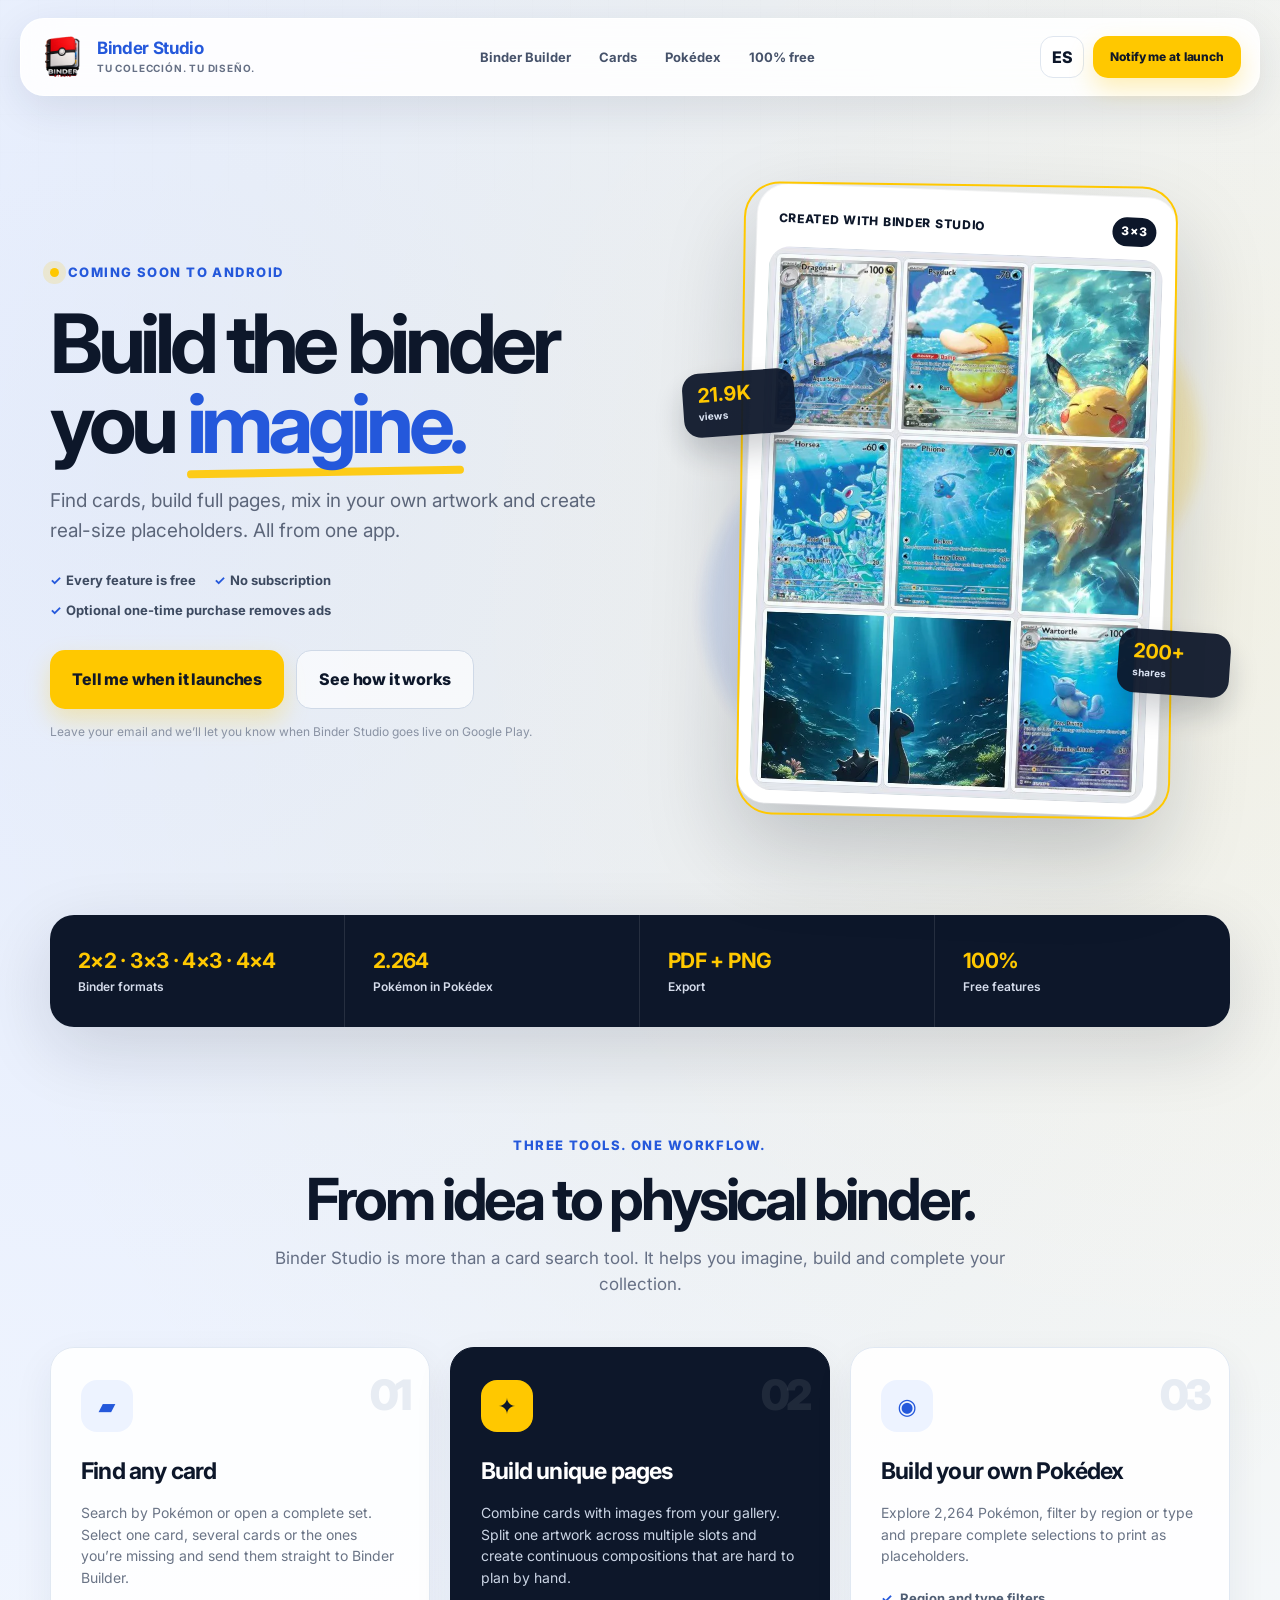
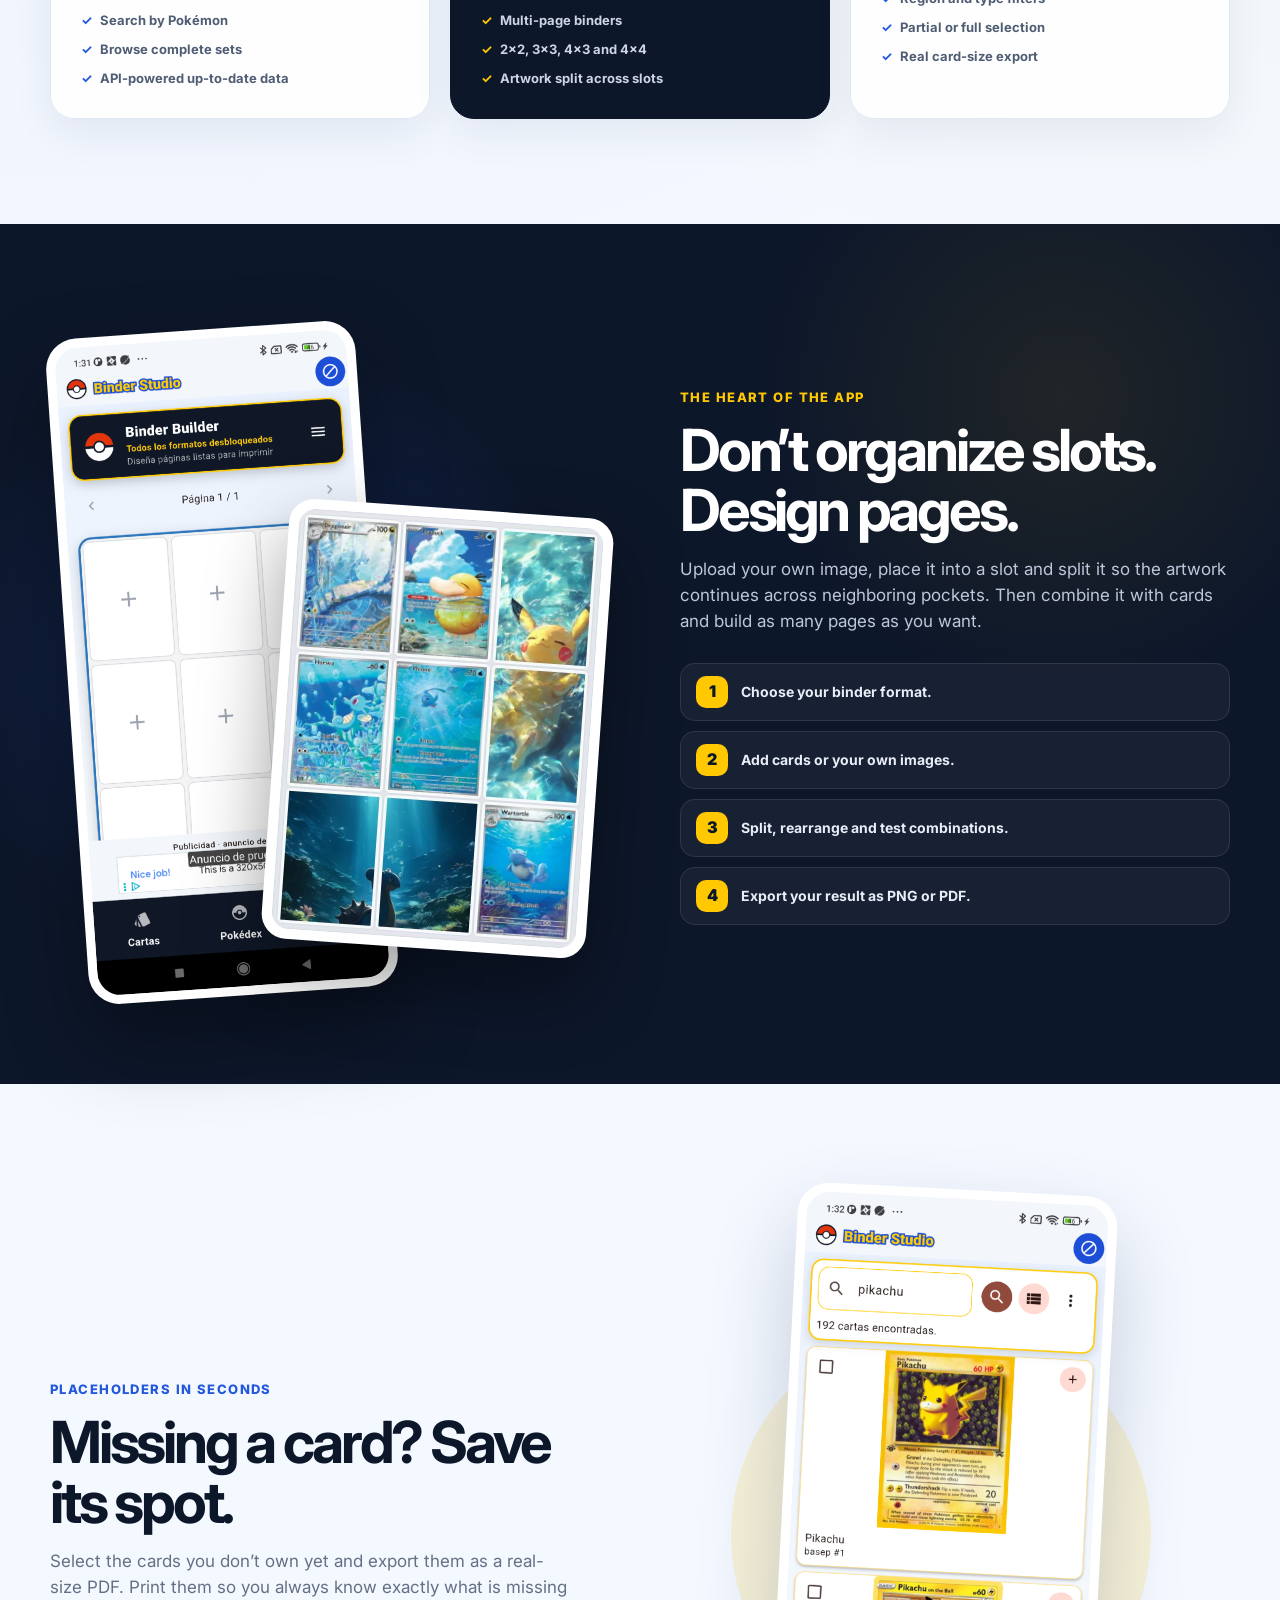
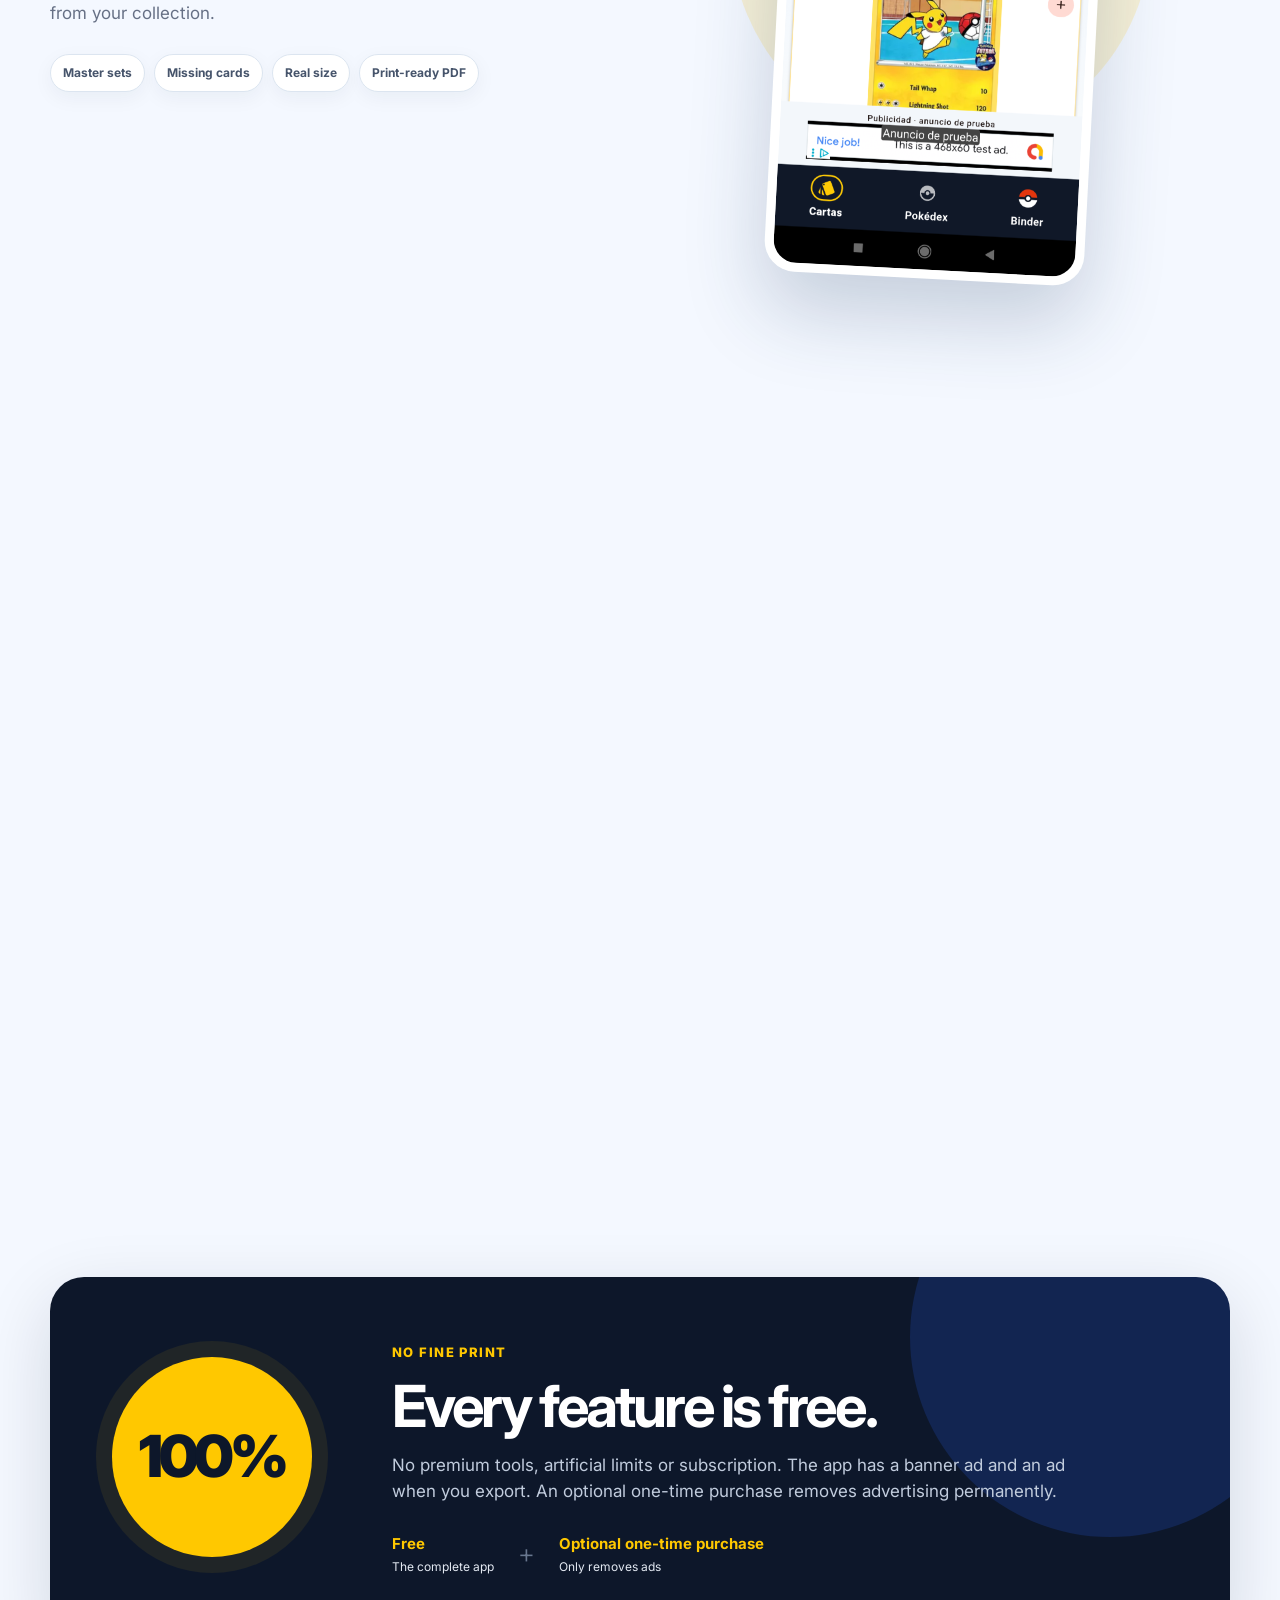
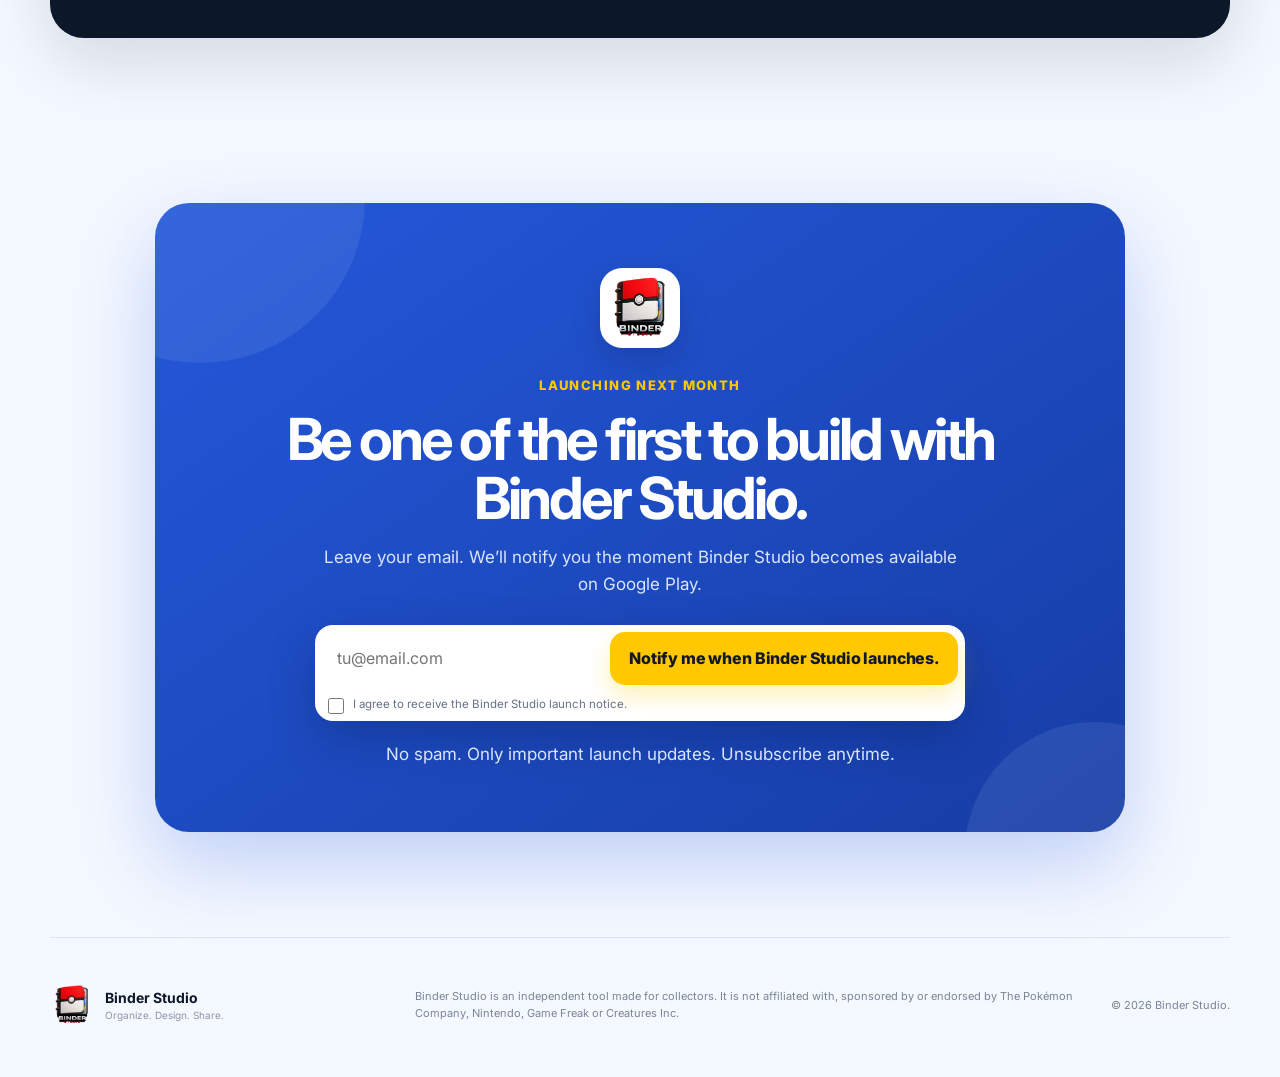
==== index.html @ a28506b7 "fase 1: captacion real de email con Kit como backend (consentimiento + textos ES/EN)" ====
<!doctype html>
<html lang="es">
<head>
  <meta charset="utf-8" />
  <meta name="viewport" content="width=device-width, initial-scale=1" />
  <meta name="theme-color" content="#0d172a" />
  <meta name="description" content="Binder Studio: diseña tus páginas de binder, encuentra cartas Pokémon, crea placeholders e integra tus propios artes. Todas las funciones gratis." />
  <meta property="og:title" content="Binder Studio — Diseña el binder que imaginas" />
  <meta property="og:description" content="Busca cartas, crea páginas personalizadas, divide tus propios artes y exporta placeholders. Todas las funciones gratis." />
  <meta property="og:type" content="website" />
  <meta property="og:image" content="assets/feature.png" />
  <title>Binder Studio — Diseña el binder que imaginas</title>
  <link rel="icon" href="assets/logo.png" />
  <link rel="preconnect" href="https://fonts.googleapis.com">
  <link rel="preconnect" href="https://fonts.gstatic.com" crossorigin>
  <link href="https://fonts.googleapis.com/css2?family=Inter:wght@400;500;600;700;800;900&display=swap" rel="stylesheet">
  <link rel="stylesheet" href="styles.css" />
</head>
<body>
  <div class="page-shell">
    <header class="site-header" id="top">
      <a class="brand" href="#top" aria-label="Binder Studio, inicio">
        <img src="assets/logo.png" alt="Binder Studio" />
        <span class="brand-copy">
          <strong>Binder Studio</strong>
          <small>Tu colección. Tu diseño.</small>
        </span>
      </a>

      <nav class="desktop-nav" aria-label="Navegación principal">
        <a href="#builder" data-i18n="nav_builder">Binder Builder</a>
        <a href="#cards" data-i18n="nav_cards">Cartas</a>
        <a href="#pokedex" data-i18n="nav_pokedex">Pokédex</a>
        <a href="#free" data-i18n="nav_free">100% gratis</a>
      </nav>

      <div class="header-actions">
        <button class="lang-toggle" id="langToggle" type="button" aria-label="Cambiar idioma">EN</button>
        <a class="button button-small button-primary" href="#waitlist" data-i18n="nav_cta">Avísame al lanzamiento</a>
      </div>
    </header>

    <main>
      <section class="hero section-pad">
        <div class="hero-copy reveal">
          <div class="eyebrow"><span class="pulse-dot"></span><span data-i18n="hero_eyebrow">Próximamente en Android</span></div>
          <h1 data-i18n-html="hero_title">Diseña el binder que <span>imaginas.</span></h1>
          <p class="hero-lead" data-i18n="hero_lead">Busca cartas, construye páginas completas, mezcla tus propios artes y prepara placeholders a tamaño real. Todo desde una sola app.</p>

          <div class="hero-points">
            <span><b>✓</b> <span data-i18n="hero_point1">Todas las funciones gratis</span></span>
            <span><b>✓</b> <span data-i18n="hero_point2">Sin suscripción</span></span>
            <span><b>✓</b> <span data-i18n="hero_point3">Pago único opcional para quitar anuncios</span></span>
          </div>

          <div class="hero-actions">
            <a class="button button-primary button-large" href="#waitlist" data-i18n="hero_cta">Quiero enterarme el primero</a>
            <a class="button button-ghost button-large" href="#how" data-i18n="hero_secondary">Ver cómo funciona</a>
          </div>

          <p class="microcopy" data-i18n="hero_micro">Deja tu email y te avisaremos cuando Binder Studio esté disponible en Google Play.</p>
        </div>

        <div class="hero-visual reveal delay-1">
          <div class="glow glow-yellow"></div>
          <div class="glow glow-blue"></div>
          <div class="hero-card">
            <div class="hero-card-topline">
              <span data-i18n="hero_visual_label">Creado con Binder Studio</span>
              <span class="tiny-pill">3×3</span>
            </div>
            <img src="assets/water-page.webp" alt="Página de binder acuática con Pikachu, Psyduck y cartas Pokémon" />
          </div>
          <div class="floating-note note-a"><strong>21.9K</strong><span data-i18n="proof_views">visualizaciones</span></div>
          <div class="floating-note note-b"><strong>200+</strong><span data-i18n="proof_shares">compartidos</span></div>
        </div>
      </section>

      <section class="proof-strip" aria-label="Características principales">
        <div><strong>2×2 · 3×3 · 4×3 · 4×4</strong><span data-i18n="strip_formats">Formatos de binder</span></div>
        <div><strong>2.264</strong><span data-i18n="strip_pokedex">Pokémon en Pokédex</span></div>
        <div><strong>PDF + PNG</strong><span data-i18n="strip_export">Exportación</span></div>
        <div><strong>100%</strong><span data-i18n="strip_free">Funciones gratuitas</span></div>
      </section>

      <section class="showcase section-pad" id="how">
        <div class="section-heading centered reveal">
          <span class="section-kicker" data-i18n="how_kicker">Tres herramientas. Un solo flujo.</span>
          <h2 data-i18n="how_title">De la idea al binder físico.</h2>
          <p data-i18n="how_lead">Binder Studio no es solo un buscador de cartas. Está pensado para ayudarte a imaginar, construir y completar tu colección.</p>
        </div>

        <div class="feature-grid">
          <article class="feature-card reveal" id="cards">
            <div class="feature-number">01</div>
            <div class="feature-icon cards-icon">▰</div>
            <h3 data-i18n="cards_title">Encuentra cualquier carta</h3>
            <p data-i18n="cards_text">Busca por Pokémon o abre un set completo. Selecciona una carta, varias o las que te faltan y mándalas al Binder Builder.</p>
            <ul>
              <li data-i18n="cards_li1">Búsqueda por Pokémon</li>
              <li data-i18n="cards_li2">Exploración por sets</li>
              <li data-i18n="cards_li3">Datos actualizados mediante API</li>
            </ul>
          </article>

          <article class="feature-card featured reveal delay-1" id="builder">
            <div class="feature-number">02</div>
            <div class="feature-icon builder-icon">✦</div>
            <h3 data-i18n="builder_title">Construye páginas únicas</h3>
            <p data-i18n="builder_text">Combina cartas e imágenes de tu galería. Divide un artwork entre varios huecos y crea composiciones continuas imposibles de planificar a mano.</p>
            <ul>
              <li data-i18n="builder_li1">Binders multipágina</li>
              <li data-i18n="builder_li2">2×2, 3×3, 4×3 y 4×4</li>
              <li data-i18n="builder_li3">Artwork dividido entre slots</li>
            </ul>
          </article>

          <article class="feature-card reveal delay-2" id="pokedex">
            <div class="feature-number">03</div>
            <div class="feature-icon pokedex-icon">◉</div>
            <h3 data-i18n="pokedex_title">Crea tu propia Pokédex</h3>
            <p data-i18n="pokedex_text">Explora 2.264 Pokémon, filtra por región o tipo y prepara selecciones completas para imprimirlas como placeholders.</p>
            <ul>
              <li data-i18n="pokedex_li1">Filtros por región y tipo</li>
              <li data-i18n="pokedex_li2">Selección parcial o completa</li>
              <li data-i18n="pokedex_li3">Exportación a tamaño carta</li>
            </ul>
          </article>
        </div>
      </section>

      <section class="builder-demo section-pad navy-section">
        <div class="demo-media reveal">
          <div class="phone-frame phone-a">
            <img src="assets/builder.png" alt="Binder Builder de Binder Studio" loading="lazy" />
          </div>
          <div class="demo-art-card">
            <img src="assets/water-page.webp" alt="Ejemplo final de una página personalizada" loading="lazy" />
          </div>
        </div>

        <div class="demo-copy reveal delay-1">
          <span class="section-kicker yellow" data-i18n="builder_kicker">La joya de la corona</span>
          <h2 data-i18n-html="builder_big_title">No organices huecos.<br>Diseña páginas.</h2>
          <p data-i18n="builder_big_text">Carga una imagen propia, colócala en un hueco y divídela para continuarla por los slots contiguos. Después mezcla el artwork con tus cartas y crea tantas páginas como quieras.</p>
          <div class="step-list">
            <div><span>1</span><p data-i18n="step1">Elige el formato de tu binder.</p></div>
            <div><span>2</span><p data-i18n="step2">Añade cartas o imágenes propias.</p></div>
            <div><span>3</span><p data-i18n="step3">Divide, recoloca y prueba combinaciones.</p></div>
            <div><span>4</span><p data-i18n="step4">Exporta tu resultado en PNG o PDF.</p></div>
          </div>
        </div>
      </section>

      <section class="search-demo section-pad">
        <div class="search-copy reveal">
          <span class="section-kicker" data-i18n="search_kicker">Placeholder en segundos</span>
          <h2 data-i18n="search_title">¿Te falta una carta? Reserva su sitio.</h2>
          <p data-i18n="search_text">Selecciona las cartas que aún no tienes y expórtalas a PDF a tamaño real. Imprímelas y sabrás exactamente qué falta en cada hueco de tu colección.</p>
          <div class="tag-cloud">
            <span data-i18n="tag_master">Master sets</span>
            <span data-i18n="tag_missing">Cartas faltantes</span>
            <span data-i18n="tag_print">Tamaño real</span>
            <span data-i18n="tag_pdf">PDF listo para imprimir</span>
          </div>
        </div>
        <div class="search-media reveal delay-1">
          <div class="phone-frame phone-search">
            <img src="assets/search.png" alt="Buscador de cartas Pokémon de Binder Studio" loading="lazy" />
          </div>
        </div>
      </section>

      <section class="video-section section-pad">
        <div class="section-heading centered reveal">
          <span class="section-kicker" data-i18n="video_kicker">Míralo en movimiento</span>
          <h2 data-i18n="video_title">Así se siente Binder Studio.</h2>
        </div>
        <div class="video-shell reveal delay-1">
          <video controls muted playsinline poster="assets/demo-poster.jpg">
            <source src="assets/demo.mp4" type="video/mp4" />
          </video>
        </div>
      </section>

      <section class="free-section section-pad" id="free">
        <div class="free-card reveal">
          <div class="free-badge">100%</div>
          <div class="free-copy">
            <span class="section-kicker yellow" data-i18n="free_kicker">Sin letra pequeña</span>
            <h2 data-i18n="free_title">Todas las funciones son gratis.</h2>
            <p data-i18n="free_text">No hay funciones premium, límites artificiales ni suscripción. La app incluye un banner y un anuncio al exportar. Si quieres eliminarlos, existe una compra única opcional.</p>
            <div class="free-comparison">
              <div><strong data-i18n="free_left_title">Gratis</strong><span data-i18n="free_left_text">La app completa</span></div>
              <div class="divider">+</div>
              <div><strong data-i18n="free_right_title">Pago único opcional</strong><span data-i18n="free_right_text">Solo elimina anuncios</span></div>
            </div>
          </div>
        </div>
      </section>

      <section class="waitlist section-pad" id="waitlist">
        <div class="waitlist-card reveal">
          <div class="waitlist-logo"><img src="assets/logo.png" alt="" aria-hidden="true" /></div>
          <span class="section-kicker yellow" data-i18n="wait_kicker">Lanzamiento el próximo mes</span>
          <h2 data-i18n="wait_title">Sé de los primeros en construir con Binder Studio.</h2>
          <p data-i18n="wait_text">Déjanos tu email. Te avisaremos en cuanto Binder Studio esté disponible en Google Play.</p>

          <!-- Kit solo actúa como backend: action + method + name del email.
               La redirección a gracias.html se configura en el panel de Kit. -->
          <form class="signup-form" id="signupForm" action="https://app.kit.com/forms/9929062/subscriptions" method="post" novalidate>
            <label class="sr-only" for="email" data-i18n="email_label">Tu email</label>
            <input id="email" type="email" name="email_address" autocomplete="email" placeholder="tu@email.com" required />
            <button class="button button-primary" type="submit" data-i18n="wait_cta">Avísame cuando Binder Studio esté disponible.</button>
            <div class="consent-row">
              <input id="consent" name="consent_launch" type="checkbox" value="yes" required />
              <label for="consent" data-i18n="consent_label">Quiero recibir el aviso de lanzamiento de Binder Studio.</label>
            </div>
          </form>
          <p class="form-status" id="formStatus" role="status" aria-live="polite"></p>
          <p class="privacy-note" data-i18n="privacy">Nada de spam. Solo información importante sobre el lanzamiento. Podrás darte de baja cuando quieras.</p>
        </div>
      </section>
    </main>

    <footer class="site-footer">
      <div class="footer-brand">
        <img src="assets/logo.png" alt="Binder Studio" />
        <div><strong>Binder Studio</strong><span data-i18n="footer_tagline">Organiza. Diseña. Comparte.</span></div>
      </div>
      <p data-i18n="footer_disclaimer">Binder Studio es una herramienta independiente creada para coleccionistas. No está afiliada, patrocinada ni respaldada por The Pokémon Company, Nintendo, Game Freak o Creatures Inc.</p>
      <p class="footer-copy">© 2026 Binder Studio.</p>
    </footer>
  </div>

  <script src="config.js" defer></script>
  <script src="script.js" defer></script>
</body>
</html>
---- styles.css ----
:root {
  --navy: #0d172a;
  --navy-2: #101f39;
  --blue: #2458db;
  --blue-2: #1b49c2;
  --yellow: #ffc800;
  --yellow-soft: #fff0a8;
  --offwhite: #f4f8ff;
  --surface: #ffffff;
  --ink: #15191f;
  --muted: #667085;
  --line: #dfe6ef;
  --shadow: 0 22px 70px rgba(13, 23, 42, .14);
  --radius-xl: 34px;
  --radius-lg: 24px;
  --max: 1180px;
}

* { box-sizing: border-box; }
html { scroll-behavior: smooth; }
body {
  margin: 0;
  font-family: "Inter", system-ui, -apple-system, BlinkMacSystemFont, "Segoe UI", sans-serif;
  color: var(--ink);
  background:
    radial-gradient(circle at 10% 8%, rgba(36,88,219,.08), transparent 28%),
    radial-gradient(circle at 95% 10%, rgba(255,200,0,.10), transparent 24%),
    var(--offwhite);
  line-height: 1.55;
}
body::before {
  content: "";
  position: fixed;
  inset: 0;
  pointer-events: none;
  opacity: .22;
  background-image: linear-gradient(rgba(13,23,42,.03) 1px, transparent 1px), linear-gradient(90deg, rgba(13,23,42,.03) 1px, transparent 1px);
  background-size: 38px 38px;
  mask-image: linear-gradient(to bottom, #000, transparent 48%);
}
img { max-width: 100%; display: block; }
a { color: inherit; text-decoration: none; }
button, input { font: inherit; }
button { cursor: pointer; }
.page-shell { overflow: hidden; position: relative; }
.section-pad { padding: 105px max(24px, calc((100vw - var(--max)) / 2)); }

.site-header {
  width: min(calc(100% - 40px), 1240px);
  margin: 18px auto 0;
  min-height: 78px;
  display: flex;
  align-items: center;
  gap: 30px;
  padding: 12px 18px;
  position: sticky;
  top: 14px;
  z-index: 30;
  background: rgba(255,255,255,.88);
  backdrop-filter: blur(18px);
  border: 1px solid rgba(255,255,255,.8);
  border-radius: 24px;
  box-shadow: 0 12px 42px rgba(25,40,66,.10);
}
.brand { display: flex; align-items: center; gap: 11px; min-width: 205px; }
.brand img { width: 47px; height: 47px; object-fit: contain; }
.brand-copy { display: flex; flex-direction: column; line-height: 1.05; }
.brand-copy strong { color: var(--blue); font-size: 17px; letter-spacing: -.02em; }
.brand-copy small { margin-top: 5px; color: var(--muted); font-size: 10px; font-weight: 700; text-transform: uppercase; letter-spacing: .08em; }
.desktop-nav { margin: 0 auto; display: flex; align-items: center; gap: 28px; font-size: 13px; font-weight: 700; color: #46526a; }
.desktop-nav a { transition: color .2s ease; }
.desktop-nav a:hover { color: var(--blue); }
.header-actions { display: flex; gap: 9px; align-items: center; }
.lang-toggle {
  height: 42px; min-width: 44px; border: 1px solid var(--line); border-radius: 13px; background: #fff; font-weight: 800; color: var(--navy);
}

.button {
  border: 0;
  border-radius: 15px;
  display: inline-flex;
  align-items: center;
  justify-content: center;
  font-weight: 800;
  letter-spacing: -.01em;
  transition: transform .2s ease, box-shadow .2s ease, background .2s ease;
}
.button:hover { transform: translateY(-2px); }
.button-primary { background: var(--yellow); color: #111827; box-shadow: 0 11px 24px rgba(255,200,0,.28); }
.button-primary:hover { background: #ffd221; box-shadow: 0 14px 30px rgba(255,200,0,.35); }
.button-small { padding: 12px 17px; font-size: 12px; }
.button-large { min-height: 57px; padding: 16px 22px; }
.button-ghost { border: 1px solid #cfd9e7; color: var(--navy); background: rgba(255,255,255,.65); }

.hero {
  min-height: 730px;
  display: grid;
  grid-template-columns: 1.02fr .98fr;
  align-items: center;
  gap: 64px;
  padding-top: 95px;
}
.hero-copy { position: relative; z-index: 2; }
.eyebrow, .section-kicker {
  display: inline-flex; align-items: center; gap: 9px; color: var(--blue); font-weight: 800; font-size: 13px; text-transform: uppercase; letter-spacing: .11em;
}
.pulse-dot { width: 9px; height: 9px; border-radius: 99px; background: var(--yellow); box-shadow: 0 0 0 7px rgba(255,200,0,.16); }
.hero h1 { margin: 20px 0 22px; max-width: 680px; font-size: clamp(48px, 6.4vw, 84px); line-height: .98; letter-spacing: -.065em; color: var(--navy); }
.hero h1 span { color: var(--blue); position: relative; white-space: nowrap; }
.hero h1 span::after { content:""; position:absolute; height: 8px; background: var(--yellow); left: 0; right: 0; bottom: -3px; border-radius: 99px; transform: rotate(-1deg); z-index: -1; opacity: .9; }
.hero-lead { font-size: 19px; max-width: 660px; color: #5c667a; margin: 0 0 25px; }
.hero-points { display: flex; flex-wrap: wrap; gap: 10px 18px; margin-bottom: 30px; font-size: 13px; font-weight: 700; color: #3d4a60; }
.hero-points span { display: flex; align-items: center; gap: 5px; }
.hero-points b { color: var(--blue); }
.hero-actions { display: flex; flex-wrap: wrap; gap: 12px; }
.microcopy { margin: 14px 0 0; color: #8992a3; font-size: 12px; }

.hero-visual { min-height: 590px; display: grid; place-items: center; position: relative; }
.hero-card {
  width: min(420px, 80vw);
  position: relative;
  z-index: 2;
  padding: 13px;
  border-radius: 30px;
  background: #fff;
  box-shadow: 0 40px 90px rgba(13,23,42,.22), 0 0 0 1px rgba(255,255,255,.8);
  transform: rotate(2.2deg);
}
.hero-card::before { content:""; position:absolute; inset:-7px; border-radius:36px; border: 2px solid var(--yellow); z-index:-1; transform: rotate(-1.4deg); }
.hero-card img { width: 100%; border-radius: 21px; }
.hero-card-topline { display: flex; justify-content: space-between; align-items: center; padding: 7px 8px 13px; color: var(--navy); font-size: 12px; font-weight: 800; text-transform: uppercase; letter-spacing: .06em; }
.tiny-pill { background: var(--navy); color: #fff; border-radius: 99px; padding: 5px 9px; }
.glow { position: absolute; border-radius: 50%; filter: blur(8px); opacity: .6; }
.glow-yellow { width: 300px; height: 300px; background: rgba(255,200,0,.36); top: 100px; right: 30px; }
.glow-blue { width: 330px; height: 330px; background: rgba(36,88,219,.22); bottom: 35px; left: 20px; }
.floating-note {
  position: absolute; z-index: 3; background: rgba(13,23,42,.94); color: #fff; padding: 12px 15px; border-radius: 17px; box-shadow: 0 16px 30px rgba(13,23,42,.2); display:flex; flex-direction:column; min-width: 112px;
}
.floating-note strong { color: var(--yellow); font-size: 20px; line-height: 1; }
.floating-note span { margin-top: 4px; color: #dbe4f4; font-size: 10px; font-weight: 700; }
.note-a { left: 0; top: 180px; transform: rotate(-4deg); }
.note-b { right: 0; bottom: 115px; transform: rotate(4deg); }

.proof-strip {
  width: min(calc(100% - 48px), var(--max));
  margin: 0 auto;
  display: grid; grid-template-columns: repeat(4, 1fr);
  background: var(--navy);
  color: white;
  border-radius: 24px;
  overflow: hidden;
  box-shadow: var(--shadow);
}
.proof-strip div { min-height: 112px; display:flex; flex-direction:column; justify-content:center; padding: 20px 28px; border-right:1px solid rgba(255,255,255,.10); }
.proof-strip div:last-child { border-right: 0; }
.proof-strip strong { color: var(--yellow); font-size: 21px; letter-spacing: -.03em; }
.proof-strip span { color: #d5dceb; font-size: 12px; font-weight: 600; }

.section-heading { max-width: 760px; margin-bottom: 50px; }
.section-heading.centered { text-align:center; margin-left:auto; margin-right:auto; }
.section-heading h2, .demo-copy h2, .search-copy h2, .free-copy h2, .waitlist-card h2 { margin: 13px 0 16px; color: var(--navy); font-size: clamp(34px, 4.8vw, 58px); letter-spacing: -.055em; line-height: 1.02; }
.section-heading p, .search-copy p, .demo-copy > p, .free-copy > p, .waitlist-card > p { color:#667085; font-size:17px; margin:0; }
.feature-grid { display:grid; grid-template-columns: repeat(3, 1fr); gap: 20px; }
.feature-card {
  position:relative; padding: 32px 30px 30px; background: rgba(255,255,255,.88); border: 1px solid #e0e8f2; border-radius: var(--radius-lg); box-shadow: 0 15px 40px rgba(27,43,75,.07); overflow:hidden;
}
.feature-card.featured { background: var(--navy); border-color: var(--navy); color:#fff; transform: translateY(-14px); }
.feature-card.featured p, .feature-card.featured li { color:#cbd5e5; }
.feature-card.featured h3 { color:#fff; }
.feature-number { position:absolute; top:14px; right:20px; color:#e7ecf3; font-size:42px; font-weight:900; letter-spacing:-.08em; }
.featured .feature-number { color: rgba(255,255,255,.08); }
.feature-icon { width:52px; height:52px; display:grid; place-items:center; border-radius:16px; margin-bottom:22px; background:#edf3ff; color:var(--blue); font-size:22px; font-weight:900; }
.featured .feature-icon { background: var(--yellow); color:var(--navy); }
.feature-card h3 { margin:0 0 12px; color:var(--navy); font-size:23px; letter-spacing:-.035em; }
.feature-card p { margin:0 0 21px; color:#6a7486; font-size:14px; }
.feature-card ul { list-style:none; padding:0; margin:0; display:grid; gap:9px; }
.feature-card li { color:#4f5d73; font-size:13px; font-weight:700; }
.feature-card li::before { content:"✓"; color:var(--blue); margin-right:8px; }
.featured li::before { color:var(--yellow); }

.navy-section { background: var(--navy); color:#fff; display:grid; grid-template-columns: 1fr 1fr; align-items:center; gap:80px; position:relative; }
.navy-section::after { content:""; position:absolute; inset:0; background: radial-gradient(circle at 20% 50%, rgba(36,88,219,.24), transparent 29%), radial-gradient(circle at 83% 20%, rgba(255,200,0,.08), transparent 24%); pointer-events:none; }
.demo-media, .demo-copy { position:relative; z-index:2; }
.demo-media { min-height:650px; }
.phone-frame { background:#fff; padding:9px; border-radius:31px; box-shadow: 0 38px 80px rgba(0,0,0,.34); overflow:hidden; }
.phone-frame img { border-radius:23px; width:100%; }
.phone-a { width:310px; position:absolute; left:3%; top:0; transform:rotate(-4deg); }
.demo-art-card { width:325px; background:white; padding:10px; border-radius:25px; position:absolute; right:0; bottom:30px; transform:rotate(4deg); box-shadow:0 34px 74px rgba(0,0,0,.38); }
.demo-art-card img { border-radius:17px; }
.section-kicker.yellow { color:var(--yellow); }
.demo-copy h2 { color:white; }
.demo-copy > p { color:#bcc7d9; }
.step-list { display:grid; gap:10px; margin-top:28px; }
.step-list div { display:flex; align-items:center; gap:13px; padding:12px 15px; border:1px solid rgba(255,255,255,.10); background:rgba(255,255,255,.045); border-radius:15px; }
.step-list span { width:32px; height:32px; display:grid; place-items:center; border-radius:10px; background:var(--yellow); color:var(--navy); font-weight:900; }
.step-list p { margin:0; color:#e8edf7; font-size:14px; font-weight:700; }

.search-demo { display:grid; grid-template-columns: .95fr 1.05fr; align-items:center; gap:80px; }
.search-copy { max-width:560px; }
.tag-cloud { display:flex; flex-wrap:wrap; gap:9px; margin-top:27px; }
.tag-cloud span { padding:9px 12px; border-radius:99px; background:#fff; border:1px solid #dce5f0; color:#46546b; font-size:12px; font-weight:700; box-shadow:0 6px 20px rgba(24,38,67,.05); }
.search-media { min-height:590px; display:grid; place-items:center; position:relative; }
.search-media::before { content:""; position:absolute; width:420px; height:420px; border-radius:50%; background:rgba(255,200,0,.16); }
.phone-search { width:320px; position:relative; z-index:1; transform:rotate(3deg); box-shadow:0 38px 80px rgba(30,57,95,.22); }

.video-section { padding-top:35px; }
.video-shell { width:min(820px, 100%); margin:0 auto; border-radius:30px; background:var(--navy); padding:13px; box-shadow:var(--shadow); }
.video-shell video { width:100%; max-height:520px; display:block; border-radius:21px; background:#000; }

.free-section { padding-top:60px; }
.free-card { background:var(--navy); border-radius:var(--radius-xl); padding:62px; display:grid; grid-template-columns:220px 1fr; gap:60px; align-items:center; color:#fff; box-shadow:var(--shadow); position:relative; overflow:hidden; }
.free-card::before { content:""; position:absolute; width:400px; height:400px; right:-80px; top:-140px; border-radius:50%; background:rgba(36,88,219,.22); }
.free-badge { width:200px; height:200px; border-radius:50%; display:grid; place-items:center; background:var(--yellow); color:var(--navy); font-size:58px; font-weight:900; letter-spacing:-.07em; box-shadow:0 0 0 16px rgba(255,200,0,.08); position:relative; z-index:2; }
.free-copy { position:relative; z-index:2; }
.free-copy h2 { color:#fff; }
.free-copy > p { color:#c1ccdd; max-width:720px; }
.free-comparison { display:flex; align-items:center; gap:24px; margin-top:28px; }
.free-comparison div:not(.divider) { display:flex; flex-direction:column; gap:2px; }
.free-comparison strong { color:var(--yellow); font-size:15px; }
.free-comparison span { color:#e3e9f2; font-size:12px; }
.free-comparison .divider { color:#68778f; font-size:27px; font-weight:300; }

.waitlist { padding-top:60px; }
.waitlist-card { max-width:970px; margin:0 auto; text-align:center; border-radius:var(--radius-xl); background:linear-gradient(145deg, var(--blue), #163da5); color:#fff; padding:65px 70px; position:relative; overflow:hidden; box-shadow:0 32px 80px rgba(36,88,219,.25); }
.waitlist-card::before, .waitlist-card::after { content:""; position:absolute; border-radius:50%; background:rgba(255,255,255,.08); }
.waitlist-card::before { width:330px; height:330px; left:-120px; top:-170px; }
.waitlist-card::after { width:260px; height:260px; right:-100px; bottom:-150px; }
.waitlist-logo { width:80px; height:80px; border-radius:22px; background:#fff; display:grid; place-items:center; margin:0 auto 24px; box-shadow:0 12px 30px rgba(0,0,0,.13); position:relative; z-index:2; }
.waitlist-logo img { width:68px; height:68px; object-fit:contain; }
.waitlist-card .section-kicker, .waitlist-card h2, .waitlist-card > p, .signup-form, .privacy-note, .form-status { position:relative; z-index:2; }
.waitlist-card h2 { color:#fff; max-width:760px; margin-left:auto; margin-right:auto; }
.waitlist-card > p { color:#dbe5ff; max-width:640px; margin-left:auto; margin-right:auto; }
.signup-form { max-width:650px; display:grid; grid-template-columns:1fr auto; gap:9px; margin:28px auto 0; background:#fff; padding:7px; border-radius:18px; box-shadow:0 18px 45px rgba(5,20,67,.25); }
.signup-form input { border:0; outline:0; padding:13px 15px; min-width:0; color:var(--ink); background:transparent; }
.signup-form .button { padding:14px 19px; }
.form-status { min-height:20px; margin:12px auto 0; color:#fff6c7; font-size:13px; font-weight:700; }
.privacy-note { margin:2px auto 0; color:#aebfe8; font-size:11px; }

.site-footer { width:min(calc(100% - 48px), var(--max)); margin:0 auto; padding:45px 0 50px; border-top:1px solid #dae3ef; display:grid; grid-template-columns:1fr 2fr auto; gap:35px; align-items:center; color:#7b8596; font-size:11px; }
.footer-brand { display:flex; align-items:center; gap:11px; }
.footer-brand img { width:44px; height:44px; object-fit:contain; }
.footer-brand div { display:flex; flex-direction:column; }
.footer-brand strong { color:var(--navy); font-size:14px; }
.footer-brand span { color:#8d96a4; font-size:10px; }
.site-footer p { margin:0; }
.footer-copy { white-space:nowrap; }

.sr-only { position:absolute !important; width:1px; height:1px; padding:0; margin:-1px; overflow:hidden; clip:rect(0,0,0,0); white-space:nowrap; border:0; }

/* ============================================================
   Añadidos de producción (v1.2) — no modifican los estilos aprobados
   ============================================================ */

/* Fase 1 — consentimiento dentro del formulario */
.consent-row {
  grid-column: 1 / -1;
  display: flex;
  align-items: flex-start;
  gap: 9px;
  text-align: left;
  padding: 2px 6px 0;
}
.consent-row input[type="checkbox"] {
  width: 16px;
  height: 16px;
  margin: 2px 0 0;
  accent-color: var(--yellow);
  flex: none;
  cursor: pointer;
}
.consent-row label {
  color: var(--muted);
  font-size: 11.5px;
  line-height: 1.45;
  cursor: pointer;
}

/* Fase 6 — enlace discreto a Privacidad junto al formulario y en el footer */
.privacy-note a {
  color: #dbe5ff;
  text-decoration: underline;
  text-underline-offset: 2px;
}
.privacy-note a:hover { color: #fff; }
.footer-disclaimer a { color: #9fb0c9; text-decoration: underline; text-underline-offset: 2px; }
.footer-disclaimer a:hover { color: #dbe5ff; }

@media (max-width: 680px) {
  .consent-row { padding: 0 2px; }
}
.reveal { opacity:0; transform:translateY(20px); transition: opacity .65s ease, transform .65s ease; }
.reveal.visible { opacity:1; transform:none; }
.delay-1 { transition-delay:.10s; }
.delay-2 { transition-delay:.18s; }

@media (max-width: 1050px) {
  .desktop-nav { display:none; }
  .site-header { justify-content:space-between; }
  .hero { grid-template-columns:1fr; text-align:center; gap:20px; padding-top:70px; }
  .hero-copy { max-width:780px; margin:0 auto; }
  .hero h1, .hero-lead { margin-left:auto; margin-right:auto; }
  .hero-points, .hero-actions { justify-content:center; }
  .hero-visual { min-height:560px; }
  .proof-strip { grid-template-columns:repeat(2,1fr); }
  .proof-strip div:nth-child(2) { border-right:0; }
  .proof-strip div:nth-child(-n+2) { border-bottom:1px solid rgba(255,255,255,.10); }
  .feature-grid { grid-template-columns:1fr; max-width:720px; margin:0 auto; }
  .feature-card.featured { transform:none; }
  .navy-section, .search-demo { grid-template-columns:1fr; }
  .demo-copy { max-width:700px; }
  .search-copy { max-width:720px; }
  .search-demo { gap:25px; }
  .site-footer { grid-template-columns:1fr; text-align:center; }
  .footer-brand { justify-content:center; }
}

@media (max-width: 680px) {
  .section-pad { padding:78px 18px; }
  .site-header { width:calc(100% - 20px); margin-top:10px; top:8px; min-height:64px; padding:8px 10px; border-radius:18px; }
  .brand { min-width:0; }
  .brand img { width:40px; height:40px; }
  .brand-copy strong { font-size:15px; }
  .brand-copy small { display:none; }
  .header-actions .button { display:none; }
  .lang-toggle { height:40px; }
  .hero { min-height:auto; padding-top:64px; }
  .hero h1 { font-size:clamp(45px, 15vw, 64px); }
  .hero-lead { font-size:16px; }
  .hero-points { display:grid; gap:8px; justify-content:start; width:max-content; max-width:100%; margin-left:auto; margin-right:auto; text-align:left; }
  .hero-actions { display:grid; }
  .hero-actions .button { width:100%; }
  .hero-visual { min-height:490px; }
  .hero-card { width:min(350px, 86vw); }
  .floating-note { padding:10px 12px; }
  .note-a { left:3px; top:120px; }
  .note-b { right:0; bottom:45px; }
  .proof-strip { width:calc(100% - 28px); grid-template-columns:1fr 1fr; }
  .proof-strip div { min-height:94px; padding:16px; }
  .proof-strip strong { font-size:16px; }
  .proof-strip span { font-size:10px; }
  .section-heading h2, .demo-copy h2, .search-copy h2, .free-copy h2, .waitlist-card h2 { font-size:38px; }
  .feature-card { padding:27px 23px; }
  .navy-section { gap:38px; }
  .demo-media { min-height:500px; }
  .phone-a { width:235px; left:0; }
  .demo-art-card { width:230px; right:0; bottom:10px; }
  .search-media { min-height:520px; }
  .phone-search { width:265px; }
  .free-card { padding:44px 24px; grid-template-columns:1fr; gap:28px; text-align:center; }
  .free-badge { width:150px; height:150px; font-size:45px; margin:0 auto; }
  .free-comparison { justify-content:center; flex-wrap:wrap; }
  .waitlist-card { padding:48px 20px; }
  .signup-form { grid-template-columns:1fr; background:transparent; box-shadow:none; padding:0; gap:10px; }
  .signup-form input { min-height:54px; border-radius:14px; background:#fff; padding:14px 15px; }
  .signup-form .button { min-height:54px; }
  .site-footer { width:calc(100% - 36px); padding-bottom:35px; }
}
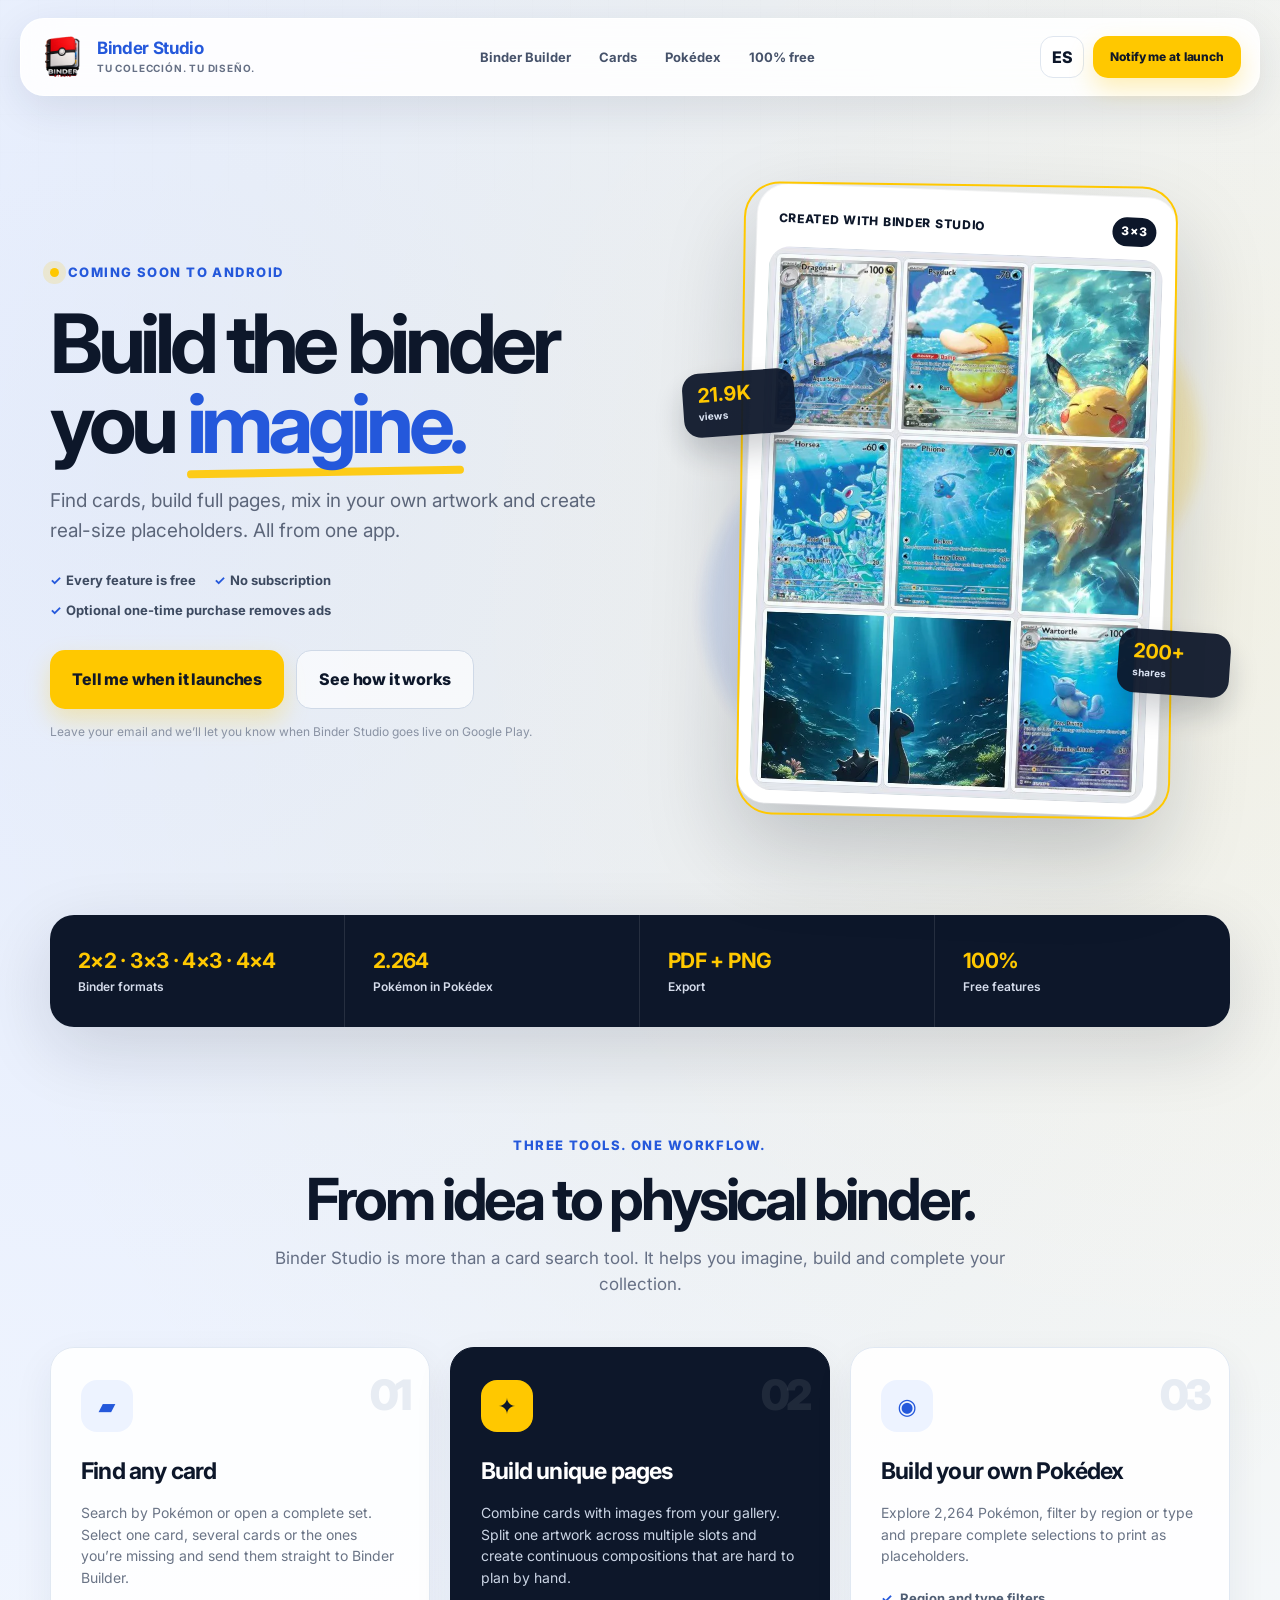
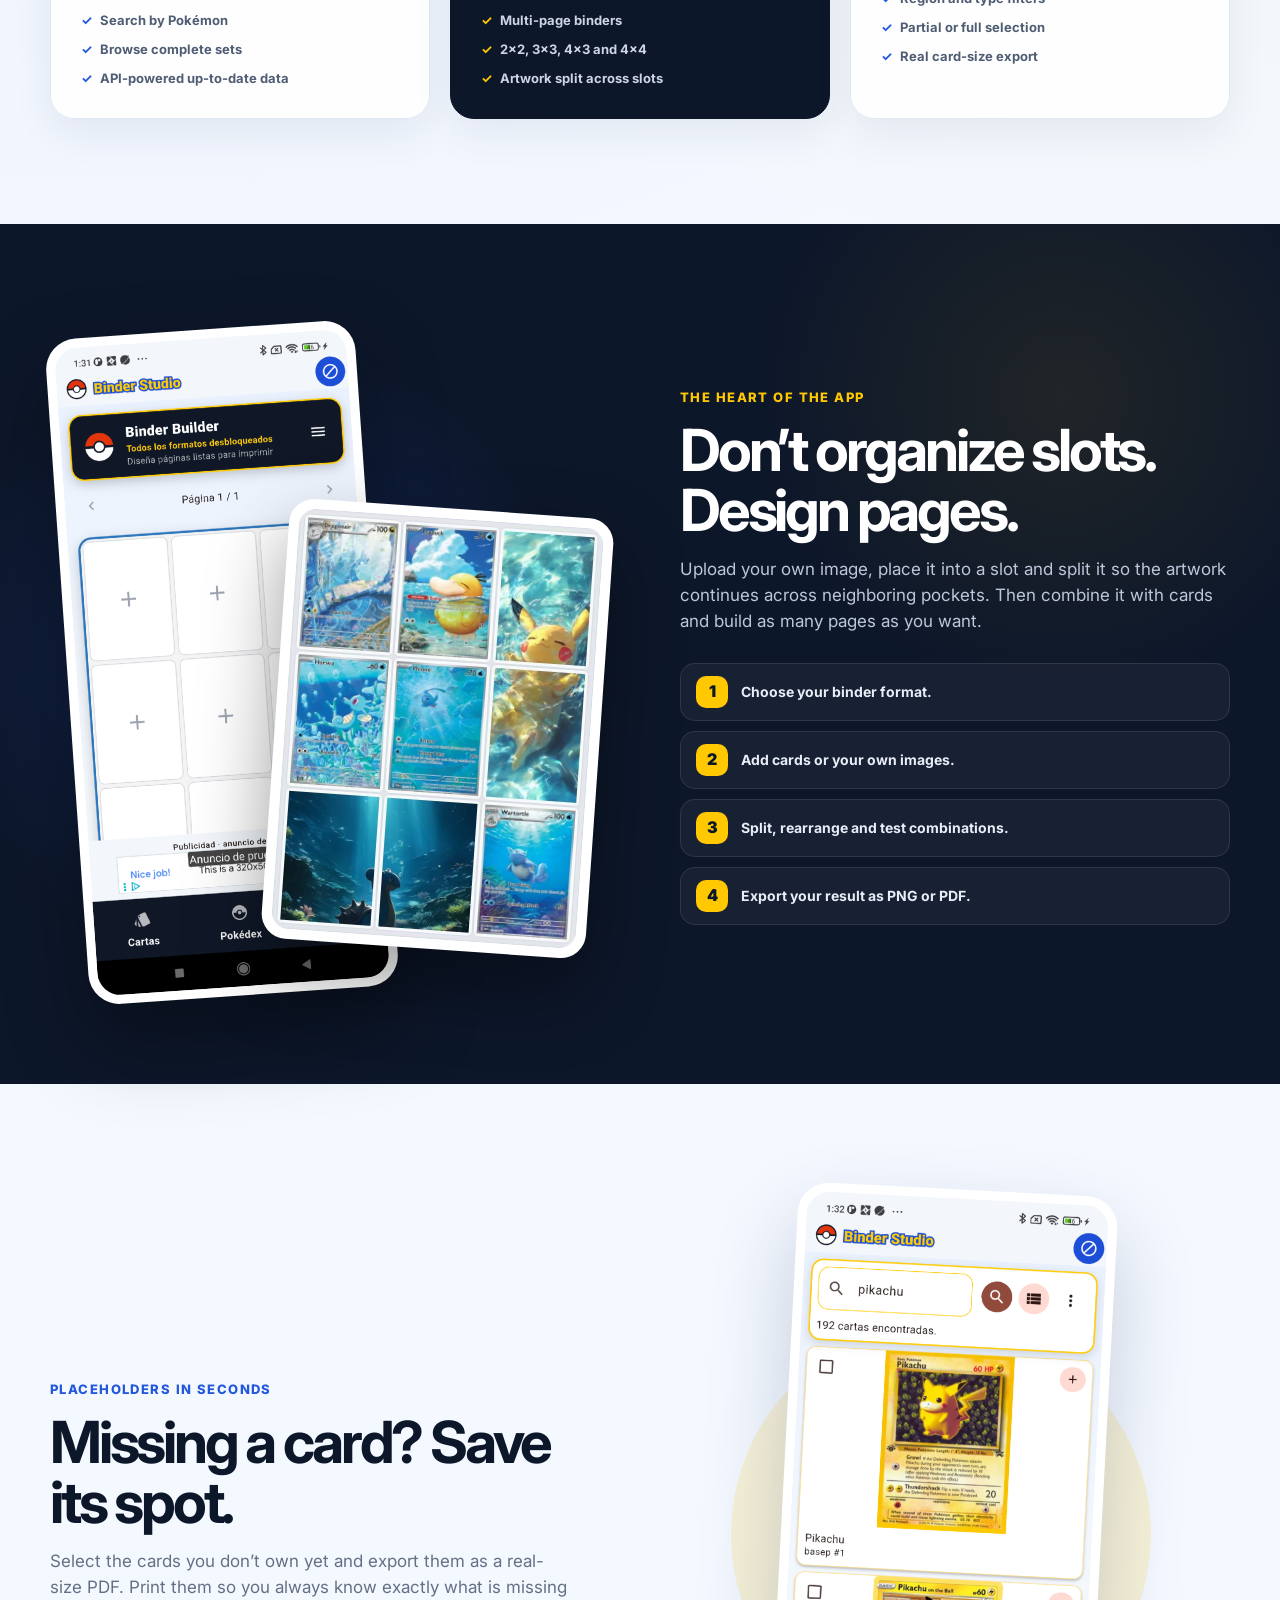
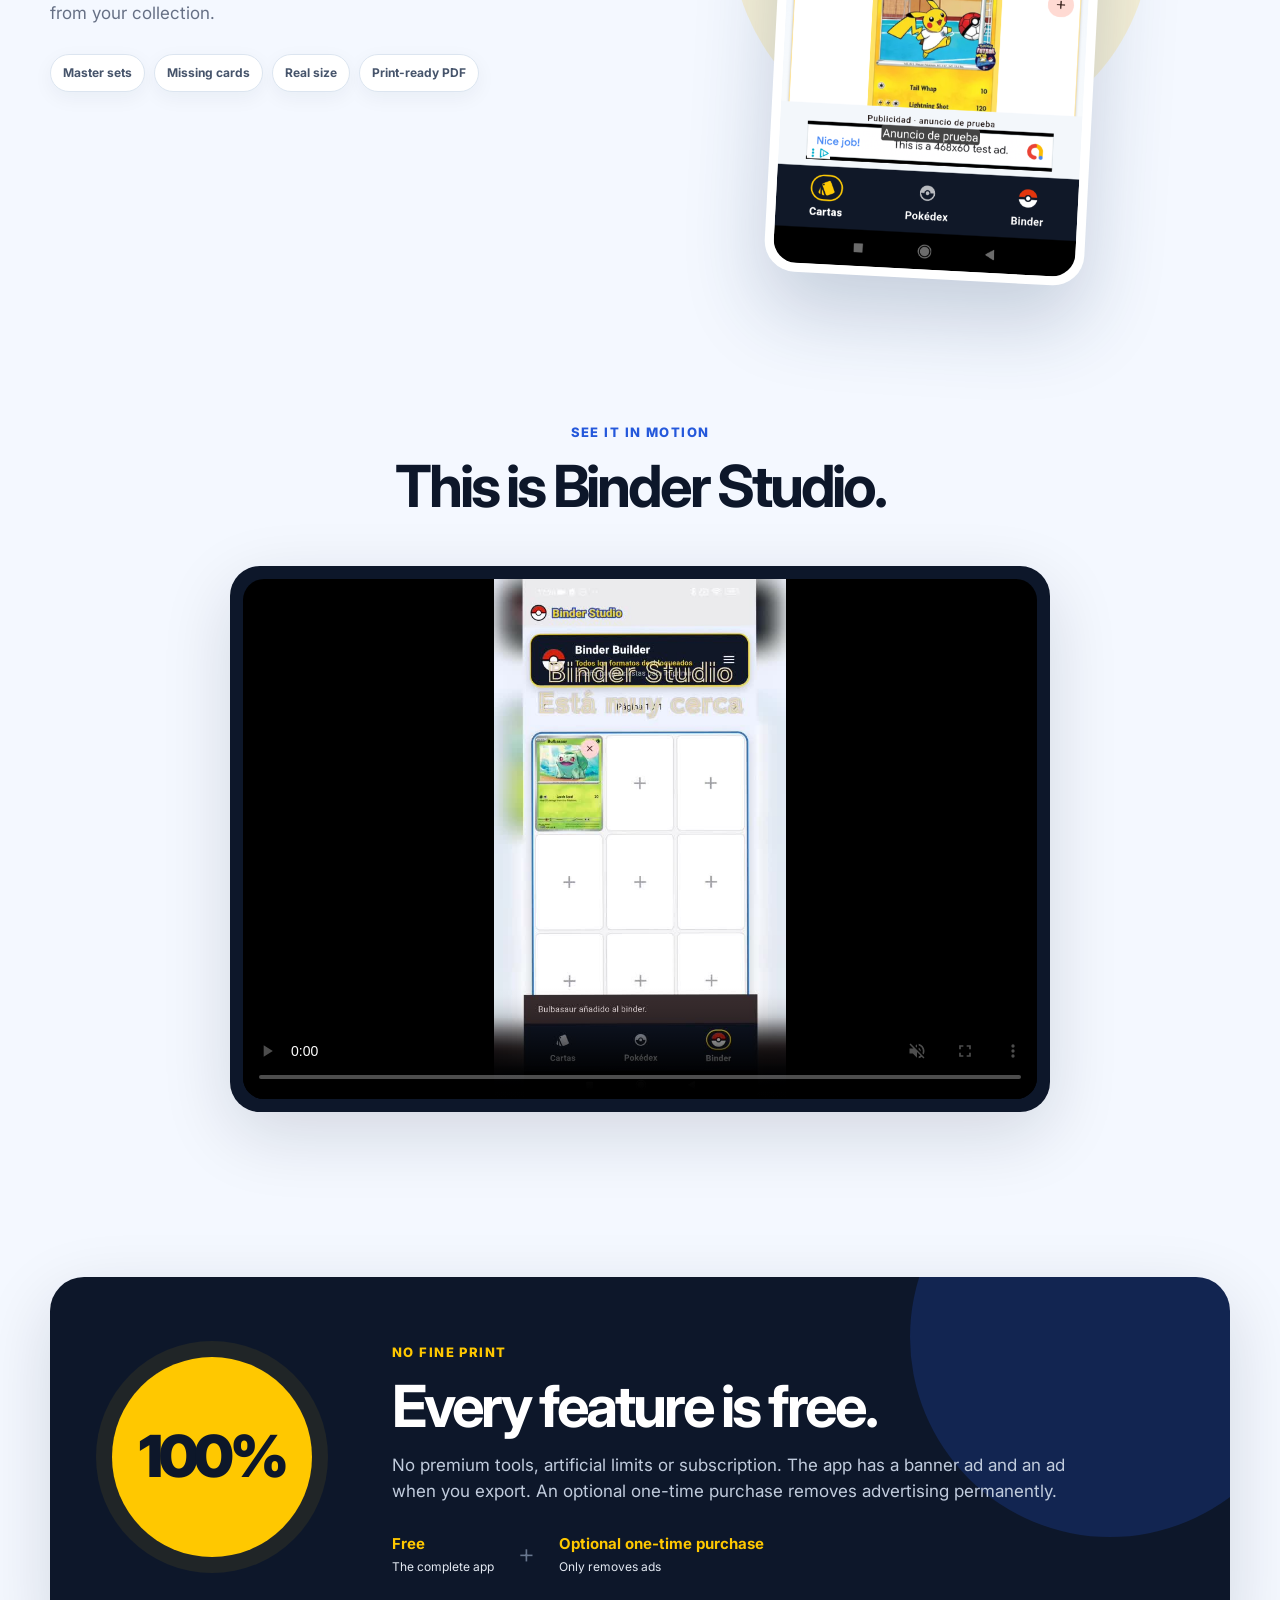
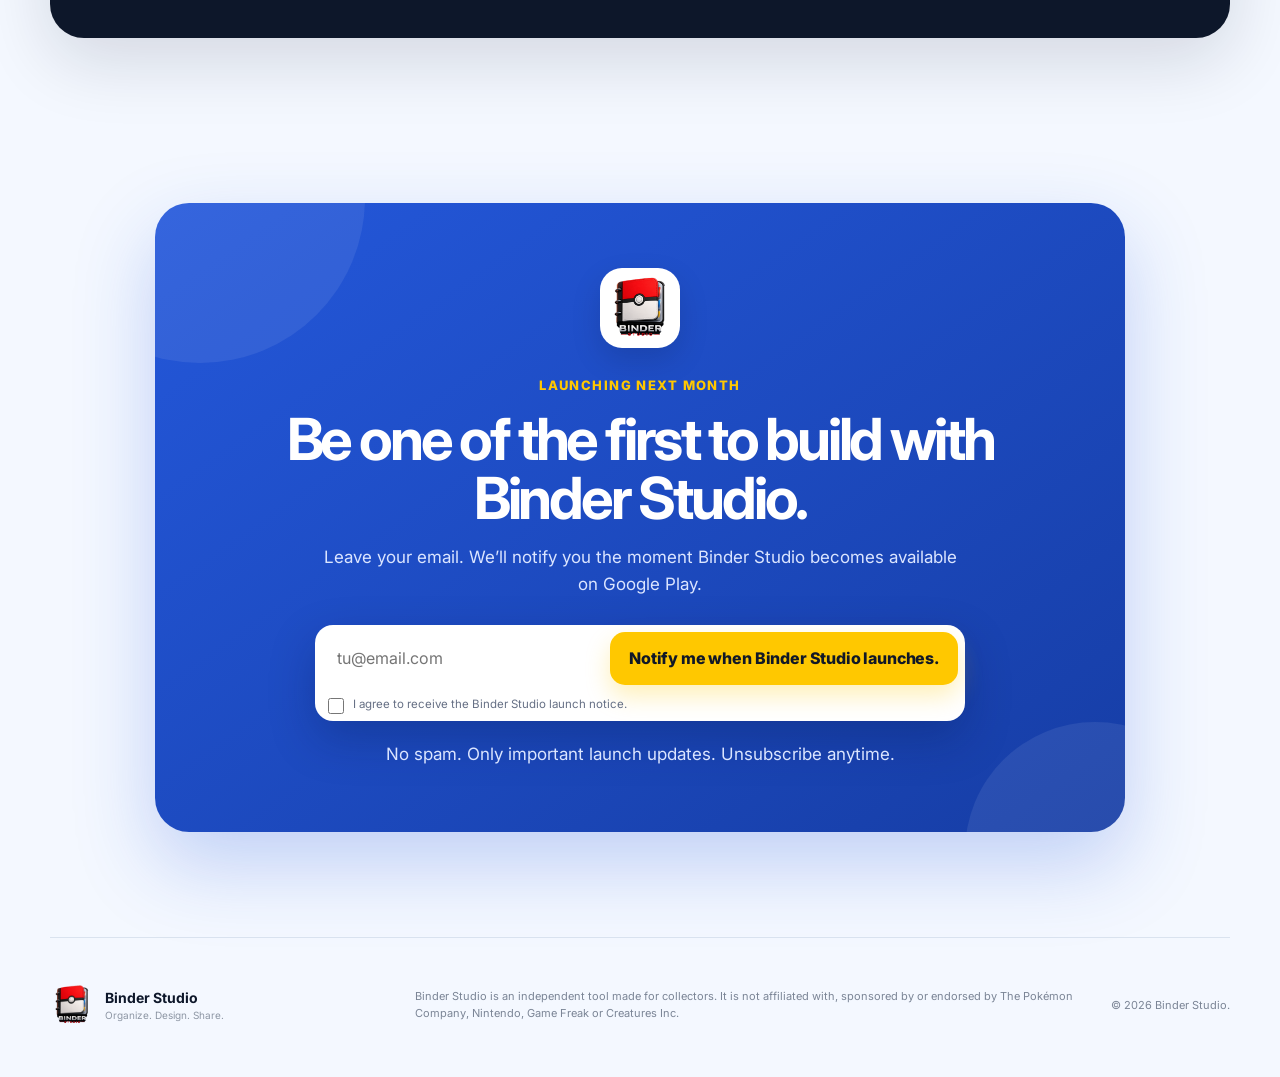
==== commit 8b3c507f: "fase 3: CTA de Google Play centralizado con interruptor SHOW_PLAY_STORE_CTA" ====
--- a/index.html
+++ b/index.html
@@ -56,6 +56,8 @@
           <div class="hero-actions">
             <a class="button button-primary button-large" href="#waitlist" data-i18n="hero_cta">Quiero enterarme el primero</a>
             <a class="button button-ghost button-large" href="#how" data-i18n="hero_secondary">Ver cómo funciona</a>
+            <!-- Fase 3: botón de Google Play (solo aparece con SHOW_PLAY_STORE_CTA=true y PLAY_STORE_URL en config.js) -->
+            <div class="play-cta-slot" data-play-cta-slot="hero"></div>
           </div>
 
           <p class="microcopy" data-i18n="hero_micro">Deja tu email y te avisaremos cuando Binder Studio esté disponible en Google Play.</p>
@@ -218,6 +220,8 @@
             </div>
           </form>
           <p class="form-status" id="formStatus" role="status" aria-live="polite"></p>
+          <!-- Fase 3: botón de Google Play para la sección final -->
+          <div class="play-cta-slot" data-play-cta-slot="waitlist"></div>
           <p class="privacy-note" data-i18n="privacy">Nada de spam. Solo información importante sobre el lanzamiento. Podrás darte de baja cuando quieras.</p>
         </div>
       </section>
--- a/styles.css
+++ b/styles.css
@@ -274,6 +274,36 @@
   line-height: 1.45;
   cursor: pointer;
 }
+
+/* Fase 2 — página de gracias (reutiliza .waitlist-card y .site-header aprobados) */
+body.subpage .header-actions { margin-left: auto; }
+body.subpage [hidden] { display: none !important; }
+.waitlist-card h1 {
+  margin: 13px 0 16px; color: #fff; max-width: 760px; margin-left: auto; margin-right: auto;
+  font-size: clamp(34px, 4.8vw, 58px); letter-spacing: -.055em; line-height: 1.02;
+}
+.thanks-card p + p { margin-top: 10px; }
+.thanks-actions { display: flex; flex-wrap: wrap; gap: 12px; justify-content: center; margin-top: 30px; }
+.waitlist-card .thanks-follow {
+  margin: 30px auto 0; color: #aebfe8; font-size: 11px; font-weight: 800;
+  text-transform: uppercase; letter-spacing: .09em;
+}
+.social-row { display: flex; flex-wrap: wrap; gap: 10px; justify-content: center; margin-top: 14px; }
+.social-btn {
+  padding: 12px 20px; border-radius: 14px; border: 1px solid rgba(255,255,255,.4);
+  background: rgba(255,255,255,.06); color: #fff; font-size: 13px; font-weight: 800;
+  transition: transform .2s ease, background .2s ease;
+}
+.social-btn:hover { transform: translateY(-2px); background: rgba(255,255,255,.14); }
+
+@media (max-width: 680px) {
+  .thanks-actions { flex-direction: column; }
+  .thanks-actions .button { width: 100%; }
+}
+
+/* Fase 3 — huecos del botón de Google Play: el botón inyectado se comporta
+   como hijo directo del contenedor flex/grid donde se ancle el hueco */
+.play-cta-slot { display: contents; }
 
 /* Fase 6 — enlace discreto a Privacidad junto al formulario y en el footer */
 .privacy-note a {
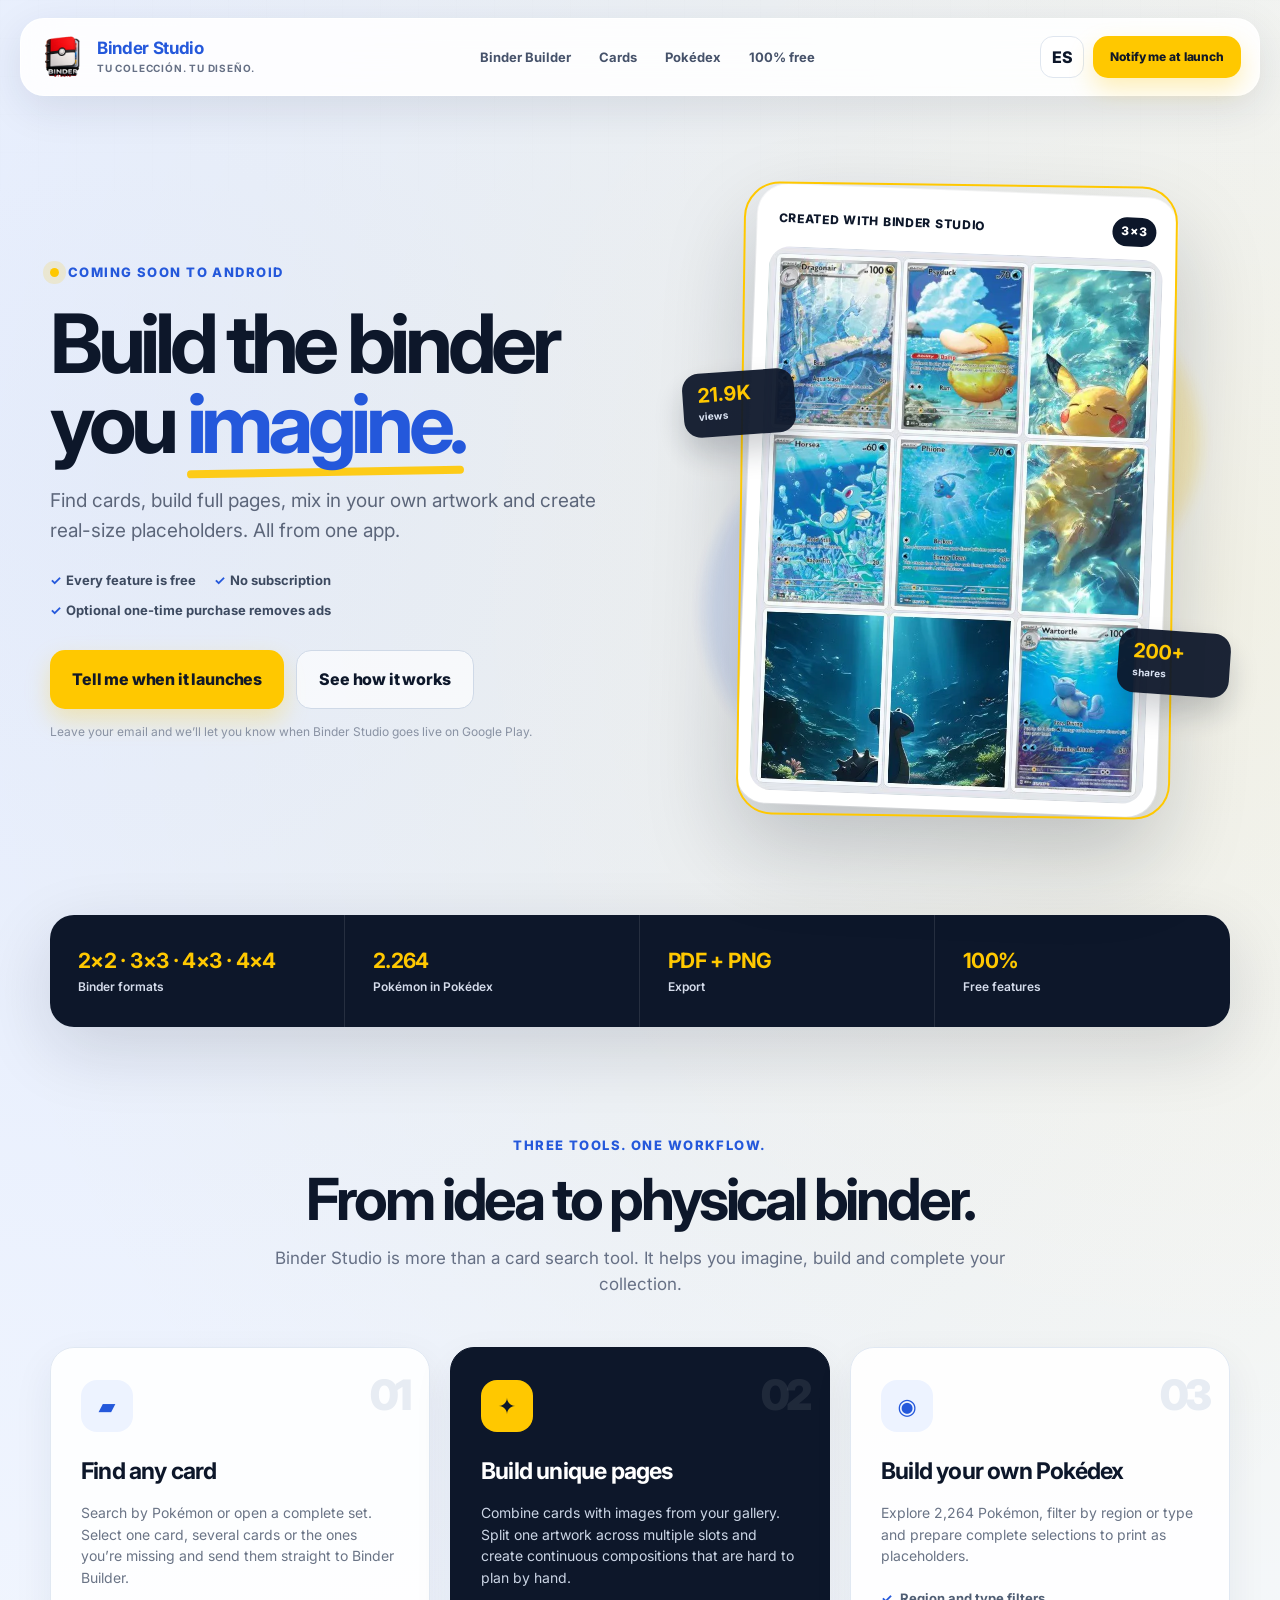
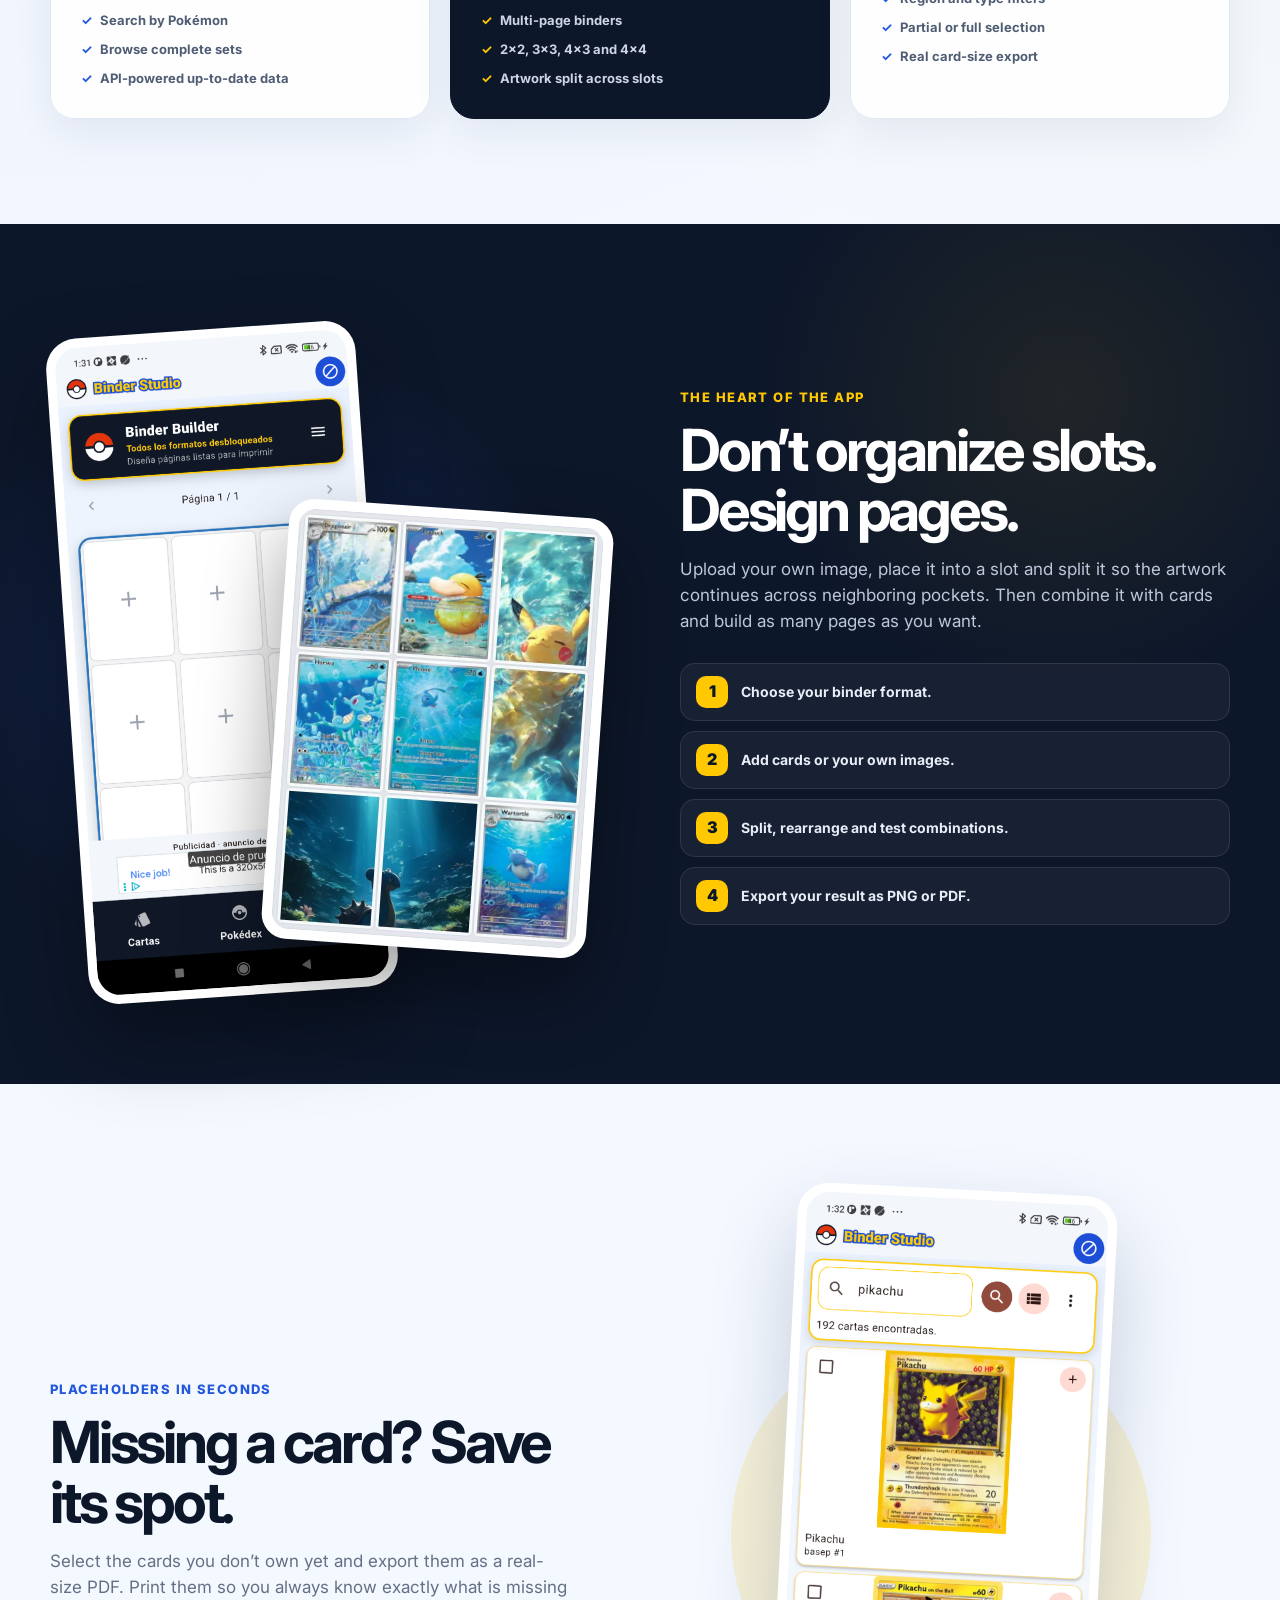
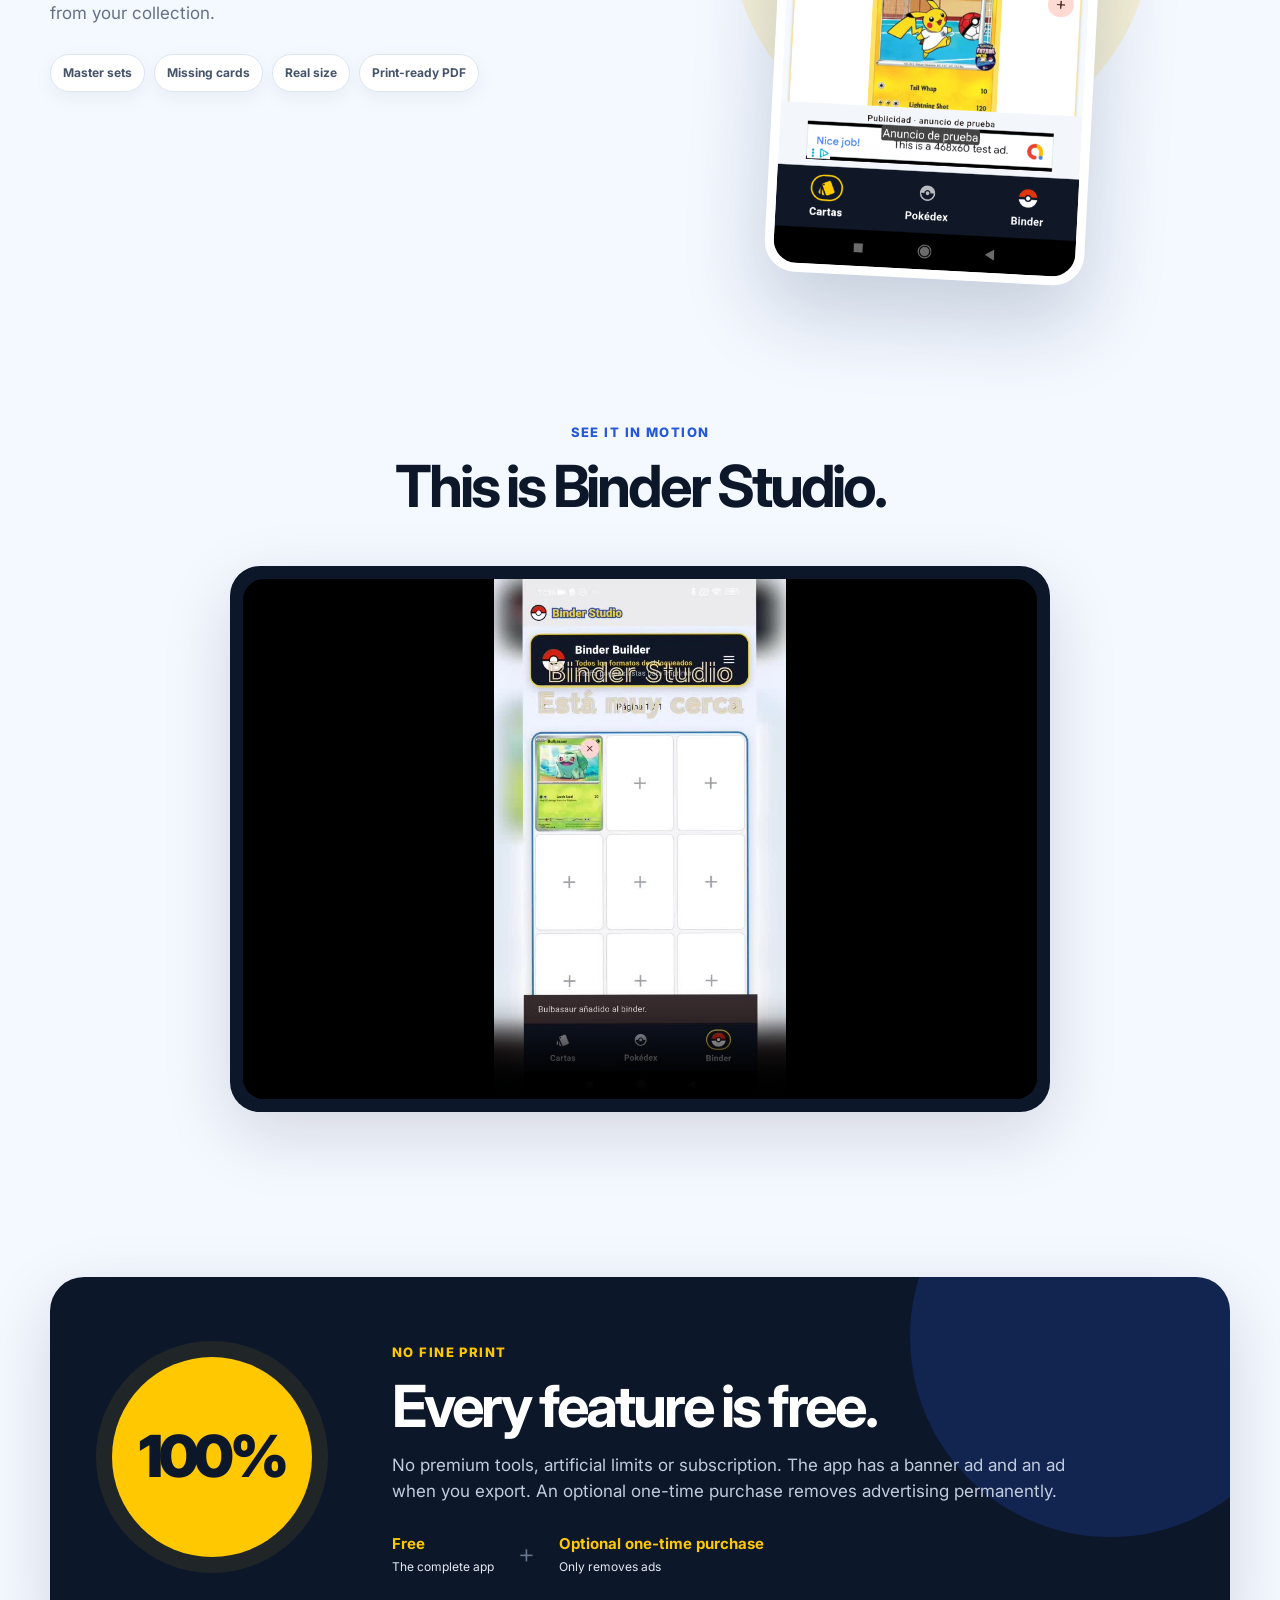
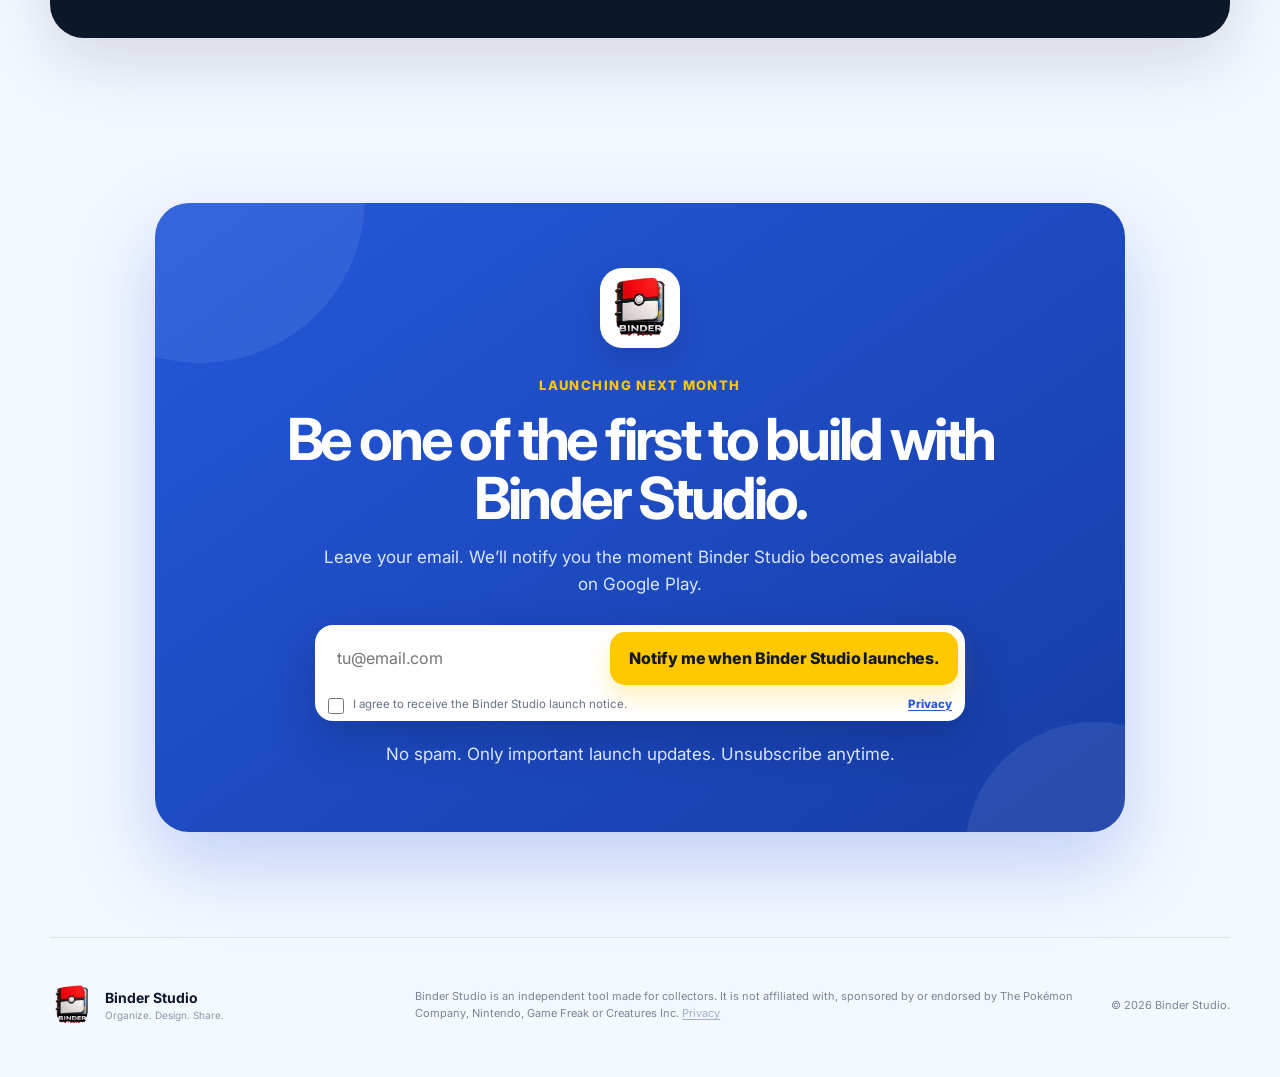
==== commit eaa05cb9: "fase 6: politica de privacidad ES/EN y enlaces discretos en formulario y footer" ====
--- a/index.html
+++ b/index.html
@@ -217,7 +217,14 @@
             <div class="consent-row">
               <input id="consent" name="consent_launch" type="checkbox" value="yes" required />
               <label for="consent" data-i18n="consent_label">Quiero recibir el aviso de lanzamiento de Binder Studio.</label>
+              <a class="consent-link" href="privacidad.html" data-i18n="privacy_link">Privacidad</a>
             </div>
+            <!-- Fase 4: procedencia (UTM) → se rellenan solos desde la sesión.
+                 Kit los guardará cuando existan los custom fields con el mismo nombre. -->
+            <input type="hidden" name="utm_source" data-utm-hidden="utm_source" />
+            <input type="hidden" name="utm_medium" data-utm-hidden="utm_medium" />
+            <input type="hidden" name="utm_campaign" data-utm-hidden="utm_campaign" />
+            <input type="hidden" name="utm_content" data-utm-hidden="utm_content" />
           </form>
           <p class="form-status" id="formStatus" role="status" aria-live="polite"></p>
           <!-- Fase 3: botón de Google Play para la sección final -->
@@ -232,7 +239,7 @@
         <img src="assets/logo.png" alt="Binder Studio" />
         <div><strong>Binder Studio</strong><span data-i18n="footer_tagline">Organiza. Diseña. Comparte.</span></div>
       </div>
-      <p data-i18n="footer_disclaimer">Binder Studio es una herramienta independiente creada para coleccionistas. No está afiliada, patrocinada ni respaldada por The Pokémon Company, Nintendo, Game Freak o Creatures Inc.</p>
+      <p class="footer-disclaimer"><span data-i18n="footer_disclaimer">Binder Studio es una herramienta independiente creada para coleccionistas. No está afiliada, patrocinada ni respaldada por The Pokémon Company, Nintendo, Game Freak o Creatures Inc.</span> <a href="privacidad.html" data-i18n="privacy_link">Privacidad</a></p>
       <p class="footer-copy">© 2026 Binder Studio.</p>
     </footer>
   </div>
--- a/styles.css
+++ b/styles.css
@@ -306,6 +306,11 @@
 .play-cta-slot { display: contents; }
 
 /* Fase 6 — enlace discreto a Privacidad junto al formulario y en el footer */
+.consent-row label { flex: 1; }
+.consent-row .consent-link {
+  color: var(--blue); font-size: 11.5px; font-weight: 800;
+  text-decoration: underline; text-underline-offset: 2px; white-space: nowrap;
+}
 .privacy-note a {
   color: #dbe5ff;
   text-decoration: underline;
@@ -314,6 +319,30 @@
 .privacy-note a:hover { color: #fff; }
 .footer-disclaimer a { color: #9fb0c9; text-decoration: underline; text-underline-offset: 2px; }
 .footer-disclaimer a:hover { color: #dbe5ff; }
+
+/* Fase 6 — página de privacidad (misma identidad visual) */
+.legal { padding-top: 60px; padding-bottom: 40px; }
+.legal-card {
+  max-width: 860px; margin: 0 auto; background: var(--surface);
+  border: 1px solid #e0e8f2; border-radius: var(--radius-xl); padding: 56px;
+  box-shadow: var(--shadow);
+}
+.legal-card h1 {
+  margin: 10px 0 6px; color: var(--navy);
+  font-size: clamp(30px, 4vw, 44px); letter-spacing: -.05em; line-height: 1.05;
+}
+.legal-card .legal-updated { color: var(--muted); font-size: 12px; margin-bottom: 10px; }
+.legal-card h2 { margin: 30px 0 8px; color: var(--navy); font-size: 19px; letter-spacing: -.02em; }
+.legal-card p { margin: 0 0 10px; color: #5c667a; font-size: 15px; }
+.pending-email {
+  display: inline-block; background: var(--yellow-soft); color: #6b5900;
+  border-radius: 8px; padding: 1px 8px; font-weight: 700; font-size: 13px;
+}
+
+@media (max-width: 680px) {
+  .legal-card { padding: 34px 20px; }
+  .consent-row { flex-wrap: wrap; }
+}
 
 @media (max-width: 680px) {
   .consent-row { padding: 0 2px; }
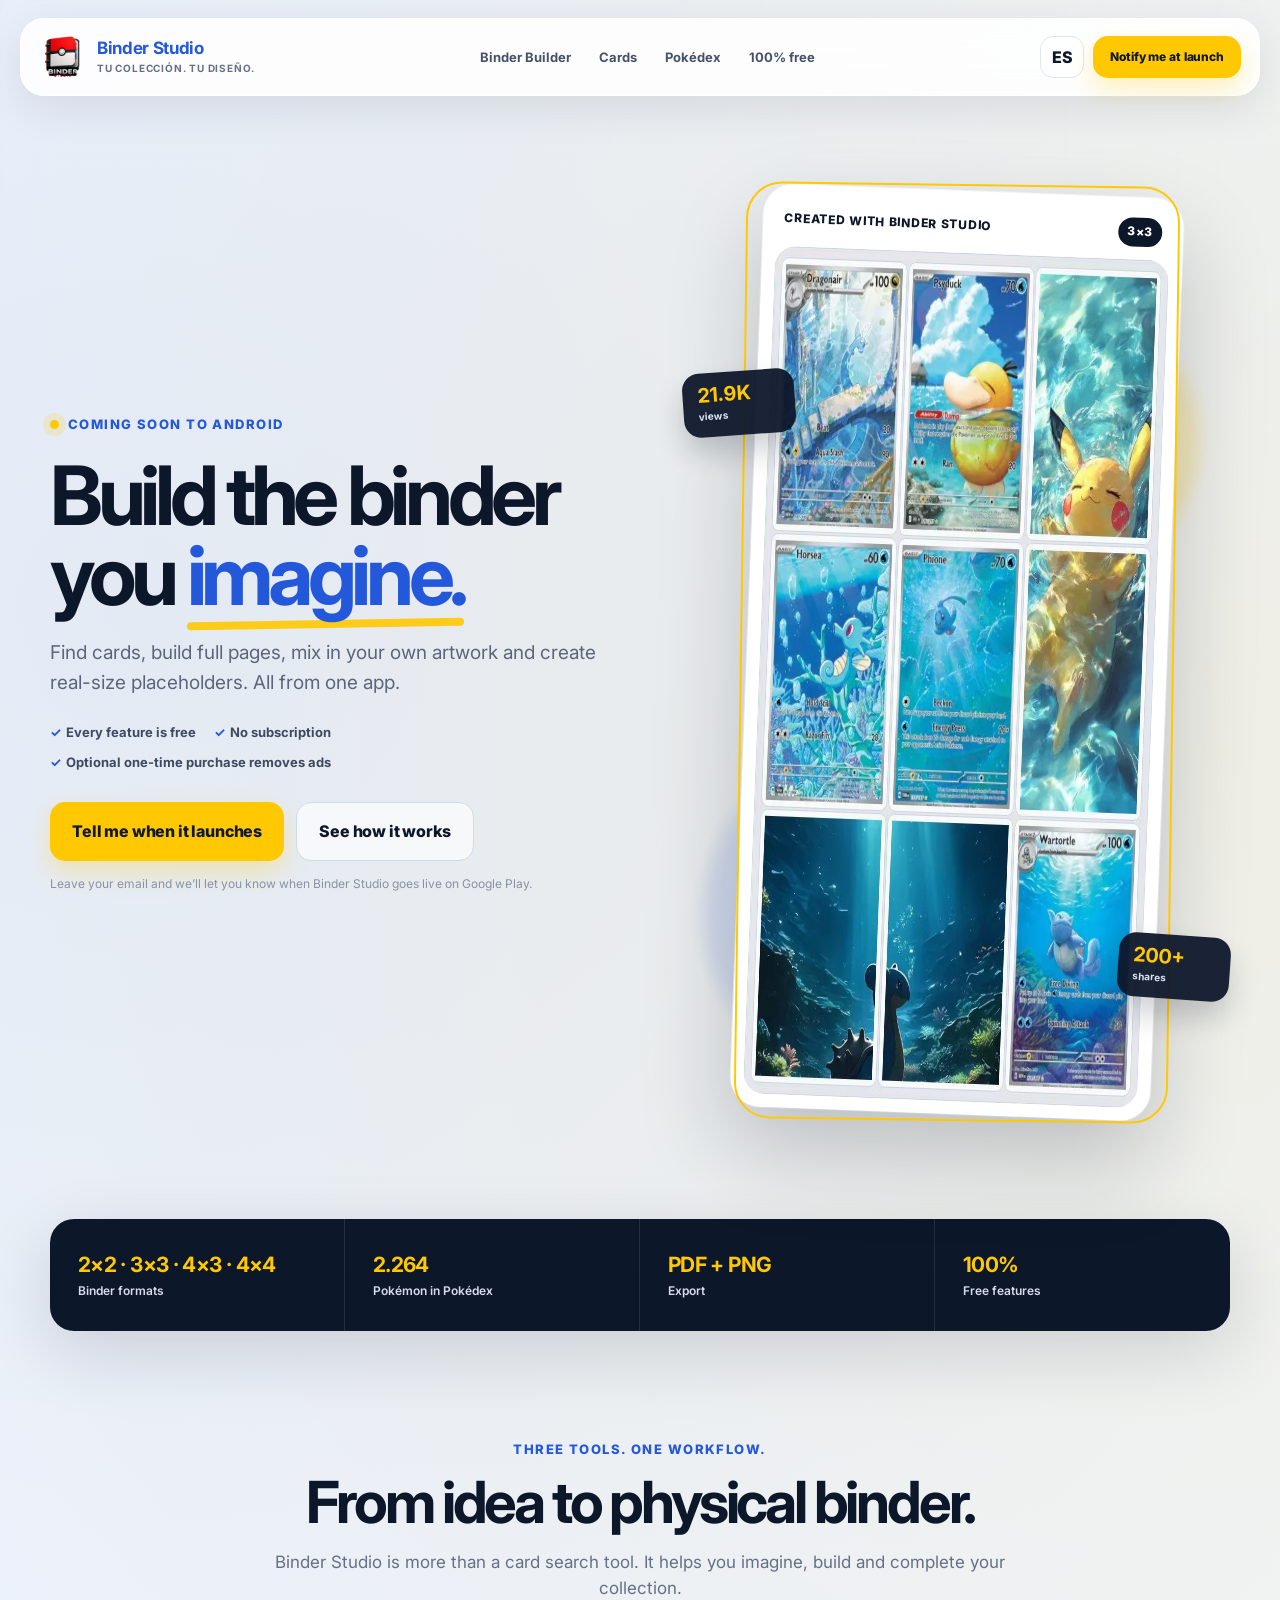
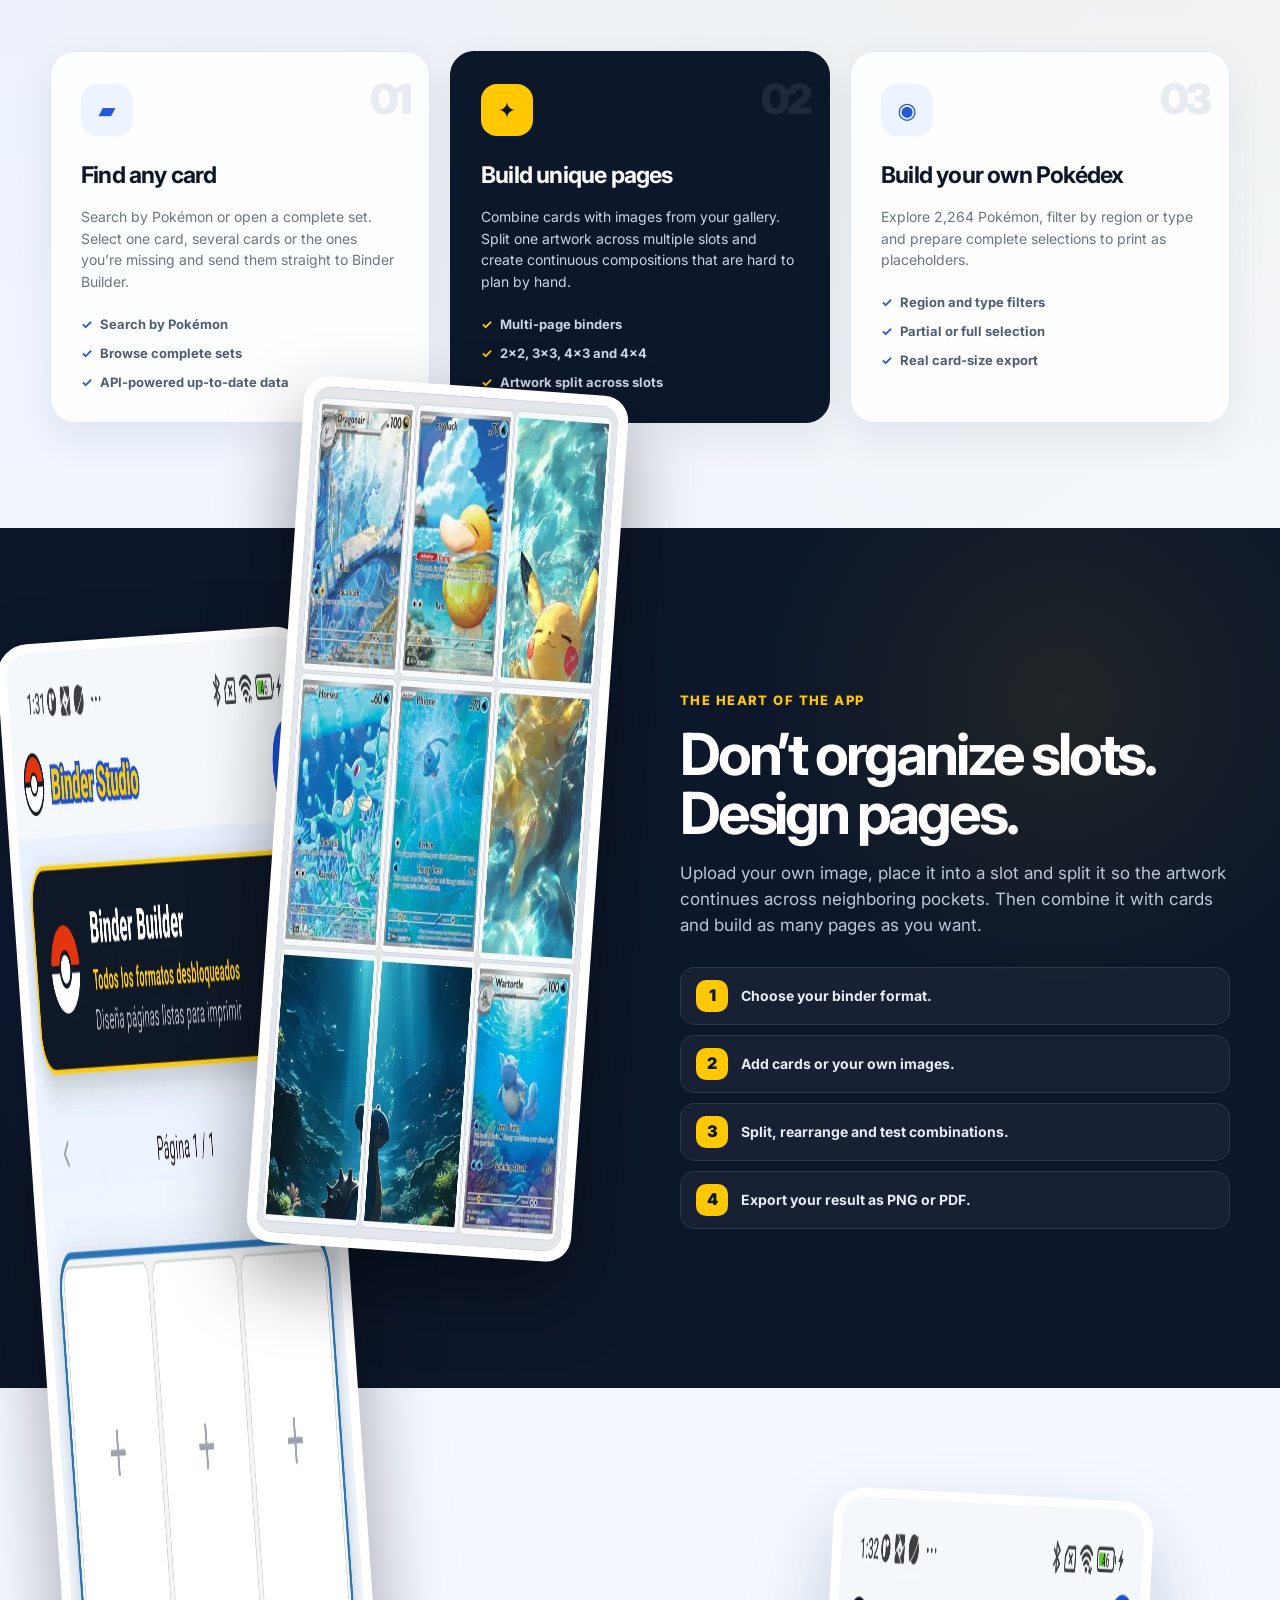
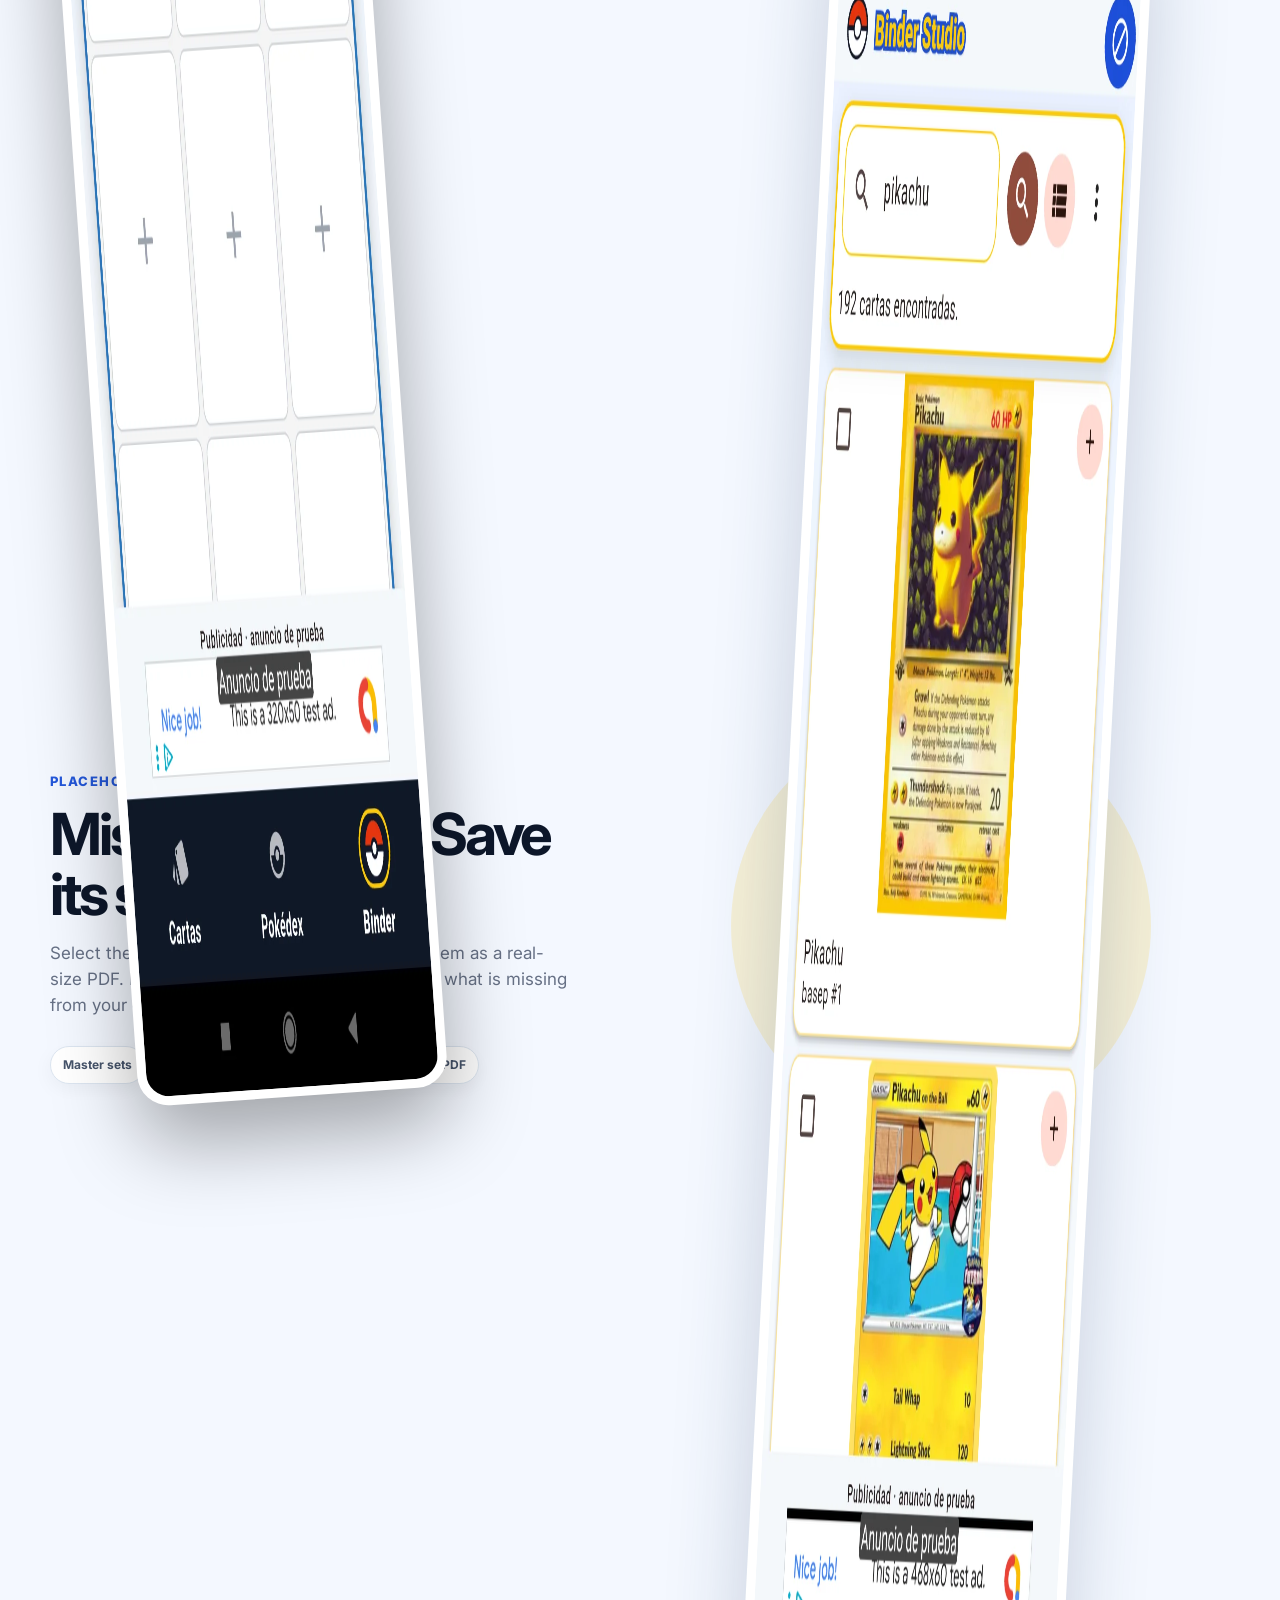
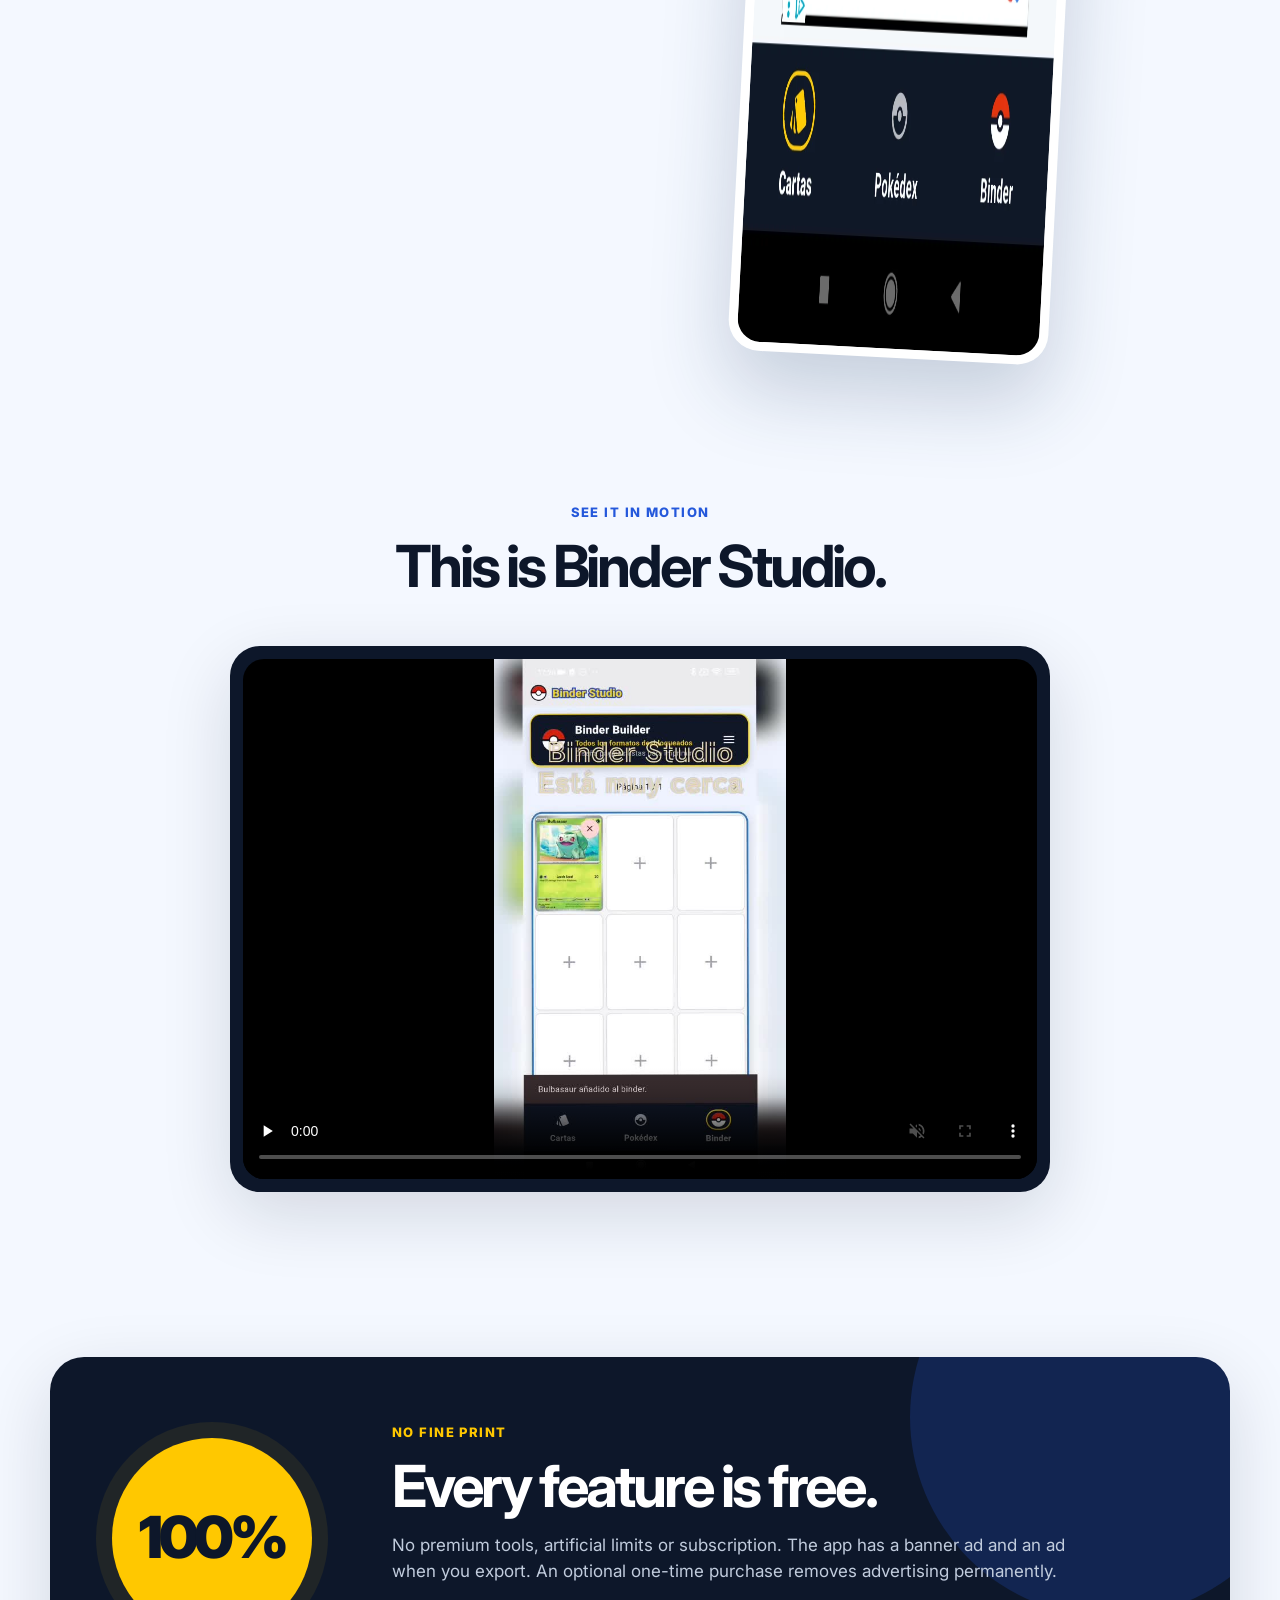
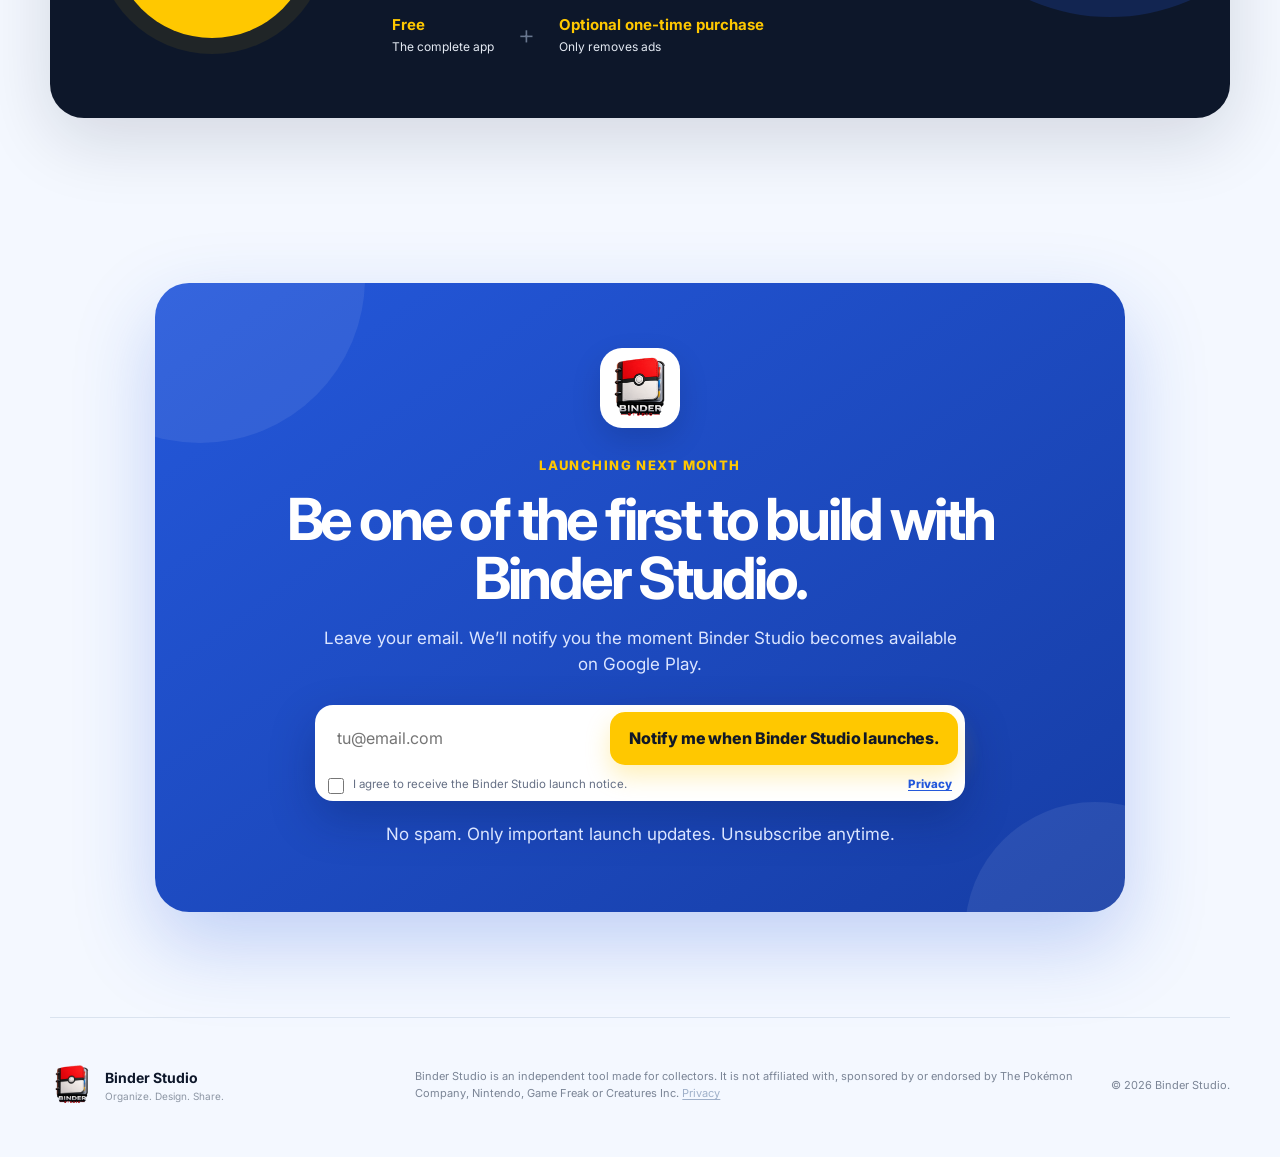
==== commit 319dcd13: "fase 8: rendimiento (video 79% menor, logo 256, WebP con fallback, preload LCP, dimensiones anti-CLS" ====
--- a/index.html
+++ b/index.html
@@ -5,22 +5,43 @@
   <meta name="viewport" content="width=device-width, initial-scale=1" />
   <meta name="theme-color" content="#0d172a" />
   <meta name="description" content="Binder Studio: diseña tus páginas de binder, encuentra cartas Pokémon, crea placeholders e integra tus propios artes. Todas las funciones gratis." />
+
+  <!-- FASE 7 — SEO y compartir en redes.
+       Si cambias de dominio, actualiza también: robots.txt, sitemap.xml y SITE_URL en config.js -->
+  <link rel="canonical" href="https://siokpro.github.io/binder-studio-landing/" />
+
   <meta property="og:title" content="Binder Studio — Diseña el binder que imaginas" />
   <meta property="og:description" content="Busca cartas, crea páginas personalizadas, divide tus propios artes y exporta placeholders. Todas las funciones gratis." />
   <meta property="og:type" content="website" />
-  <meta property="og:image" content="assets/feature.png" />
+  <meta property="og:site_name" content="Binder Studio" />
+  <meta property="og:url" content="https://siokpro.github.io/binder-studio-landing/" />
+  <meta property="og:locale" content="es_ES" />
+  <meta property="og:locale:alternate" content="en_US" />
+  <meta property="og:image" content="https://siokpro.github.io/binder-studio-landing/assets/og-image.jpg" />
+  <meta property="og:image:width" content="1024" />
+  <meta property="og:image:height" content="500" />
+  <meta property="og:image:alt" content="Banner de Binder Studio con páginas de binder de cartas Pokémon" />
+  <meta name="twitter:card" content="summary_large_image" />
+  <meta name="twitter:title" content="Binder Studio — Diseña el binder que imaginas" />
+  <meta name="twitter:description" content="Busca cartas, crea páginas personalizadas, divide tus propios artes y exporta placeholders. Todas las funciones gratis." />
+  <meta name="twitter:image" content="https://siokpro.github.io/binder-studio-landing/assets/og-image.jpg" />
+
   <title>Binder Studio — Diseña el binder que imaginas</title>
-  <link rel="icon" href="assets/logo.png" />
+  <link rel="icon" href="assets/logo-256.png" />
+  <link rel="apple-touch-icon" href="assets/logo-256.png" />
   <link rel="preconnect" href="https://fonts.googleapis.com">
   <link rel="preconnect" href="https://fonts.gstatic.com" crossorigin>
   <link href="https://fonts.googleapis.com/css2?family=Inter:wght@400;500;600;700;800;900&display=swap" rel="stylesheet">
+  <!-- Fase 8 — LCP: la imagen del hero y el poster del vídeo se descargan cuanto antes -->
+  <link rel="preload" as="image" href="assets/water-page.webp" fetchpriority="high">
+  <link rel="preload" as="image" href="assets/demo-poster.jpg">
   <link rel="stylesheet" href="styles.css" />
 </head>
 <body>
   <div class="page-shell">
     <header class="site-header" id="top">
       <a class="brand" href="#top" aria-label="Binder Studio, inicio">
-        <img src="assets/logo.png" alt="Binder Studio" />
+        <img src="assets/logo-256.png" alt="Binder Studio" width="47" height="47" />
         <span class="brand-copy">
           <strong>Binder Studio</strong>
           <small>Tu colección. Tu diseño.</small>
@@ -71,7 +92,7 @@
               <span data-i18n="hero_visual_label">Creado con Binder Studio</span>
               <span class="tiny-pill">3×3</span>
             </div>
-            <img src="assets/water-page.webp" alt="Página de binder acuática con Pikachu, Psyduck y cartas Pokémon" />
+            <img src="assets/water-page.webp" alt="Página de binder acuática con Pikachu, Psyduck y cartas Pokémon" width="614" height="848" fetchpriority="high" />
           </div>
           <div class="floating-note note-a"><strong>21.9K</strong><span data-i18n="proof_views">visualizaciones</span></div>
           <div class="floating-note note-b"><strong>200+</strong><span data-i18n="proof_shares">compartidos</span></div>
@@ -134,10 +155,13 @@
       <section class="builder-demo section-pad navy-section">
         <div class="demo-media reveal">
           <div class="phone-frame phone-a">
-            <img src="assets/builder.png" alt="Binder Builder de Binder Studio" loading="lazy" />
+            <picture>
+              <source srcset="assets/builder.webp" type="image/webp">
+              <img src="assets/builder.png" alt="Binder Builder de Binder Studio" width="921" height="2048" loading="lazy" />
+            </picture>
           </div>
           <div class="demo-art-card">
-            <img src="assets/water-page.webp" alt="Ejemplo final de una página personalizada" loading="lazy" />
+            <img src="assets/water-page.webp" alt="Ejemplo final de una página personalizada" width="614" height="848" loading="lazy" />
           </div>
         </div>
 
@@ -168,7 +192,10 @@
         </div>
         <div class="search-media reveal delay-1">
           <div class="phone-frame phone-search">
-            <img src="assets/search.png" alt="Buscador de cartas Pokémon de Binder Studio" loading="lazy" />
+            <picture>
+              <source srcset="assets/search.webp" type="image/webp">
+              <img src="assets/search.png" alt="Buscador de cartas Pokémon de Binder Studio" width="921" height="2048" loading="lazy" />
+            </picture>
           </div>
         </div>
       </section>
@@ -179,7 +206,7 @@
           <h2 data-i18n="video_title">Así se siente Binder Studio.</h2>
         </div>
         <div class="video-shell reveal delay-1">
-          <video controls muted playsinline poster="assets/demo-poster.jpg">
+          <video controls muted playsinline preload="none" poster="assets/demo-poster.jpg" width="512" height="910">
             <source src="assets/demo.mp4" type="video/mp4" />
           </video>
         </div>
@@ -203,7 +230,7 @@
 
       <section class="waitlist section-pad" id="waitlist">
         <div class="waitlist-card reveal">
-          <div class="waitlist-logo"><img src="assets/logo.png" alt="" aria-hidden="true" /></div>
+          <div class="waitlist-logo"><img src="assets/logo-256.png" alt="" aria-hidden="true" width="68" height="68" /></div>
           <span class="section-kicker yellow" data-i18n="wait_kicker">Lanzamiento el próximo mes</span>
           <h2 data-i18n="wait_title">Sé de los primeros en construir con Binder Studio.</h2>
           <p data-i18n="wait_text">Déjanos tu email. Te avisaremos en cuanto Binder Studio esté disponible en Google Play.</p>
@@ -236,7 +263,7 @@
 
     <footer class="site-footer">
       <div class="footer-brand">
-        <img src="assets/logo.png" alt="Binder Studio" />
+        <img src="assets/logo-256.png" alt="Binder Studio" width="44" height="44" />
         <div><strong>Binder Studio</strong><span data-i18n="footer_tagline">Organiza. Diseña. Comparte.</span></div>
       </div>
       <p class="footer-disclaimer"><span data-i18n="footer_disclaimer">Binder Studio es una herramienta independiente creada para coleccionistas. No está afiliada, patrocinada ni respaldada por The Pokémon Company, Nintendo, Game Freak o Creatures Inc.</span> <a href="privacidad.html" data-i18n="privacy_link">Privacidad</a></p>
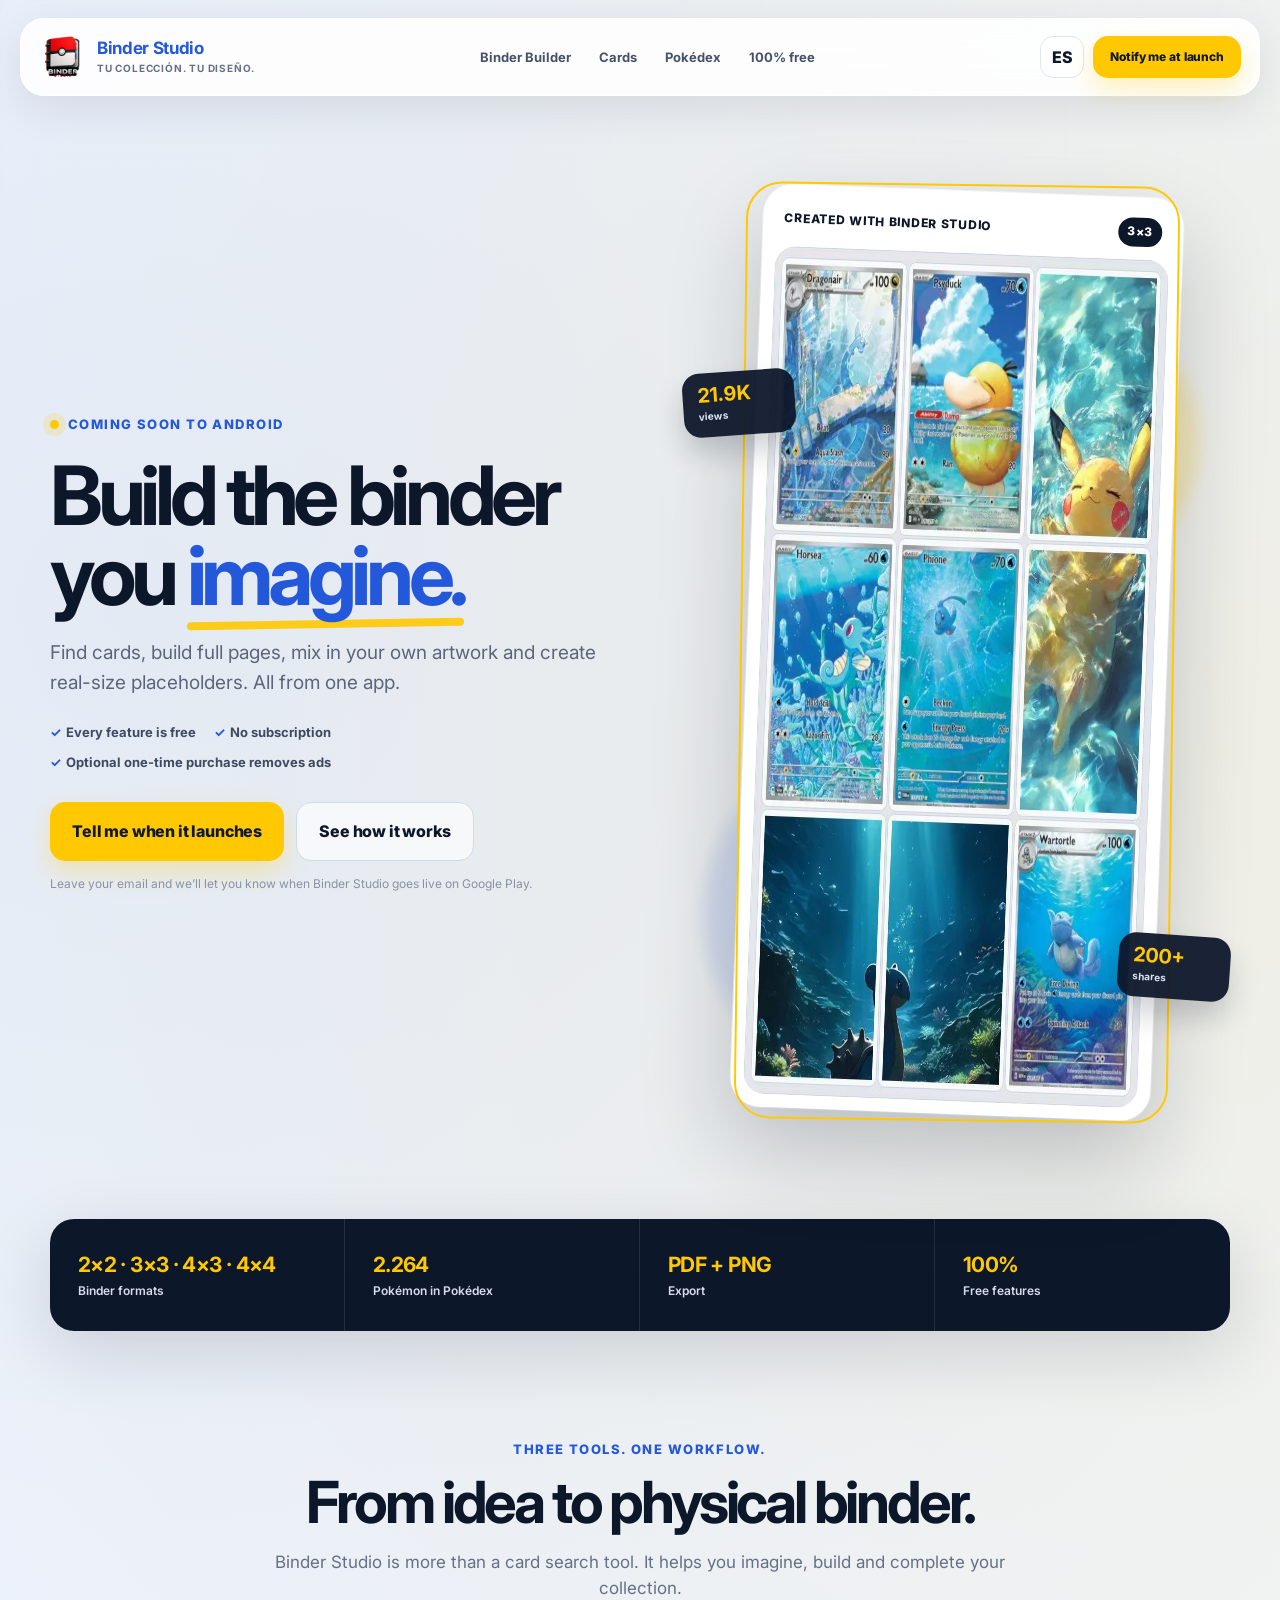
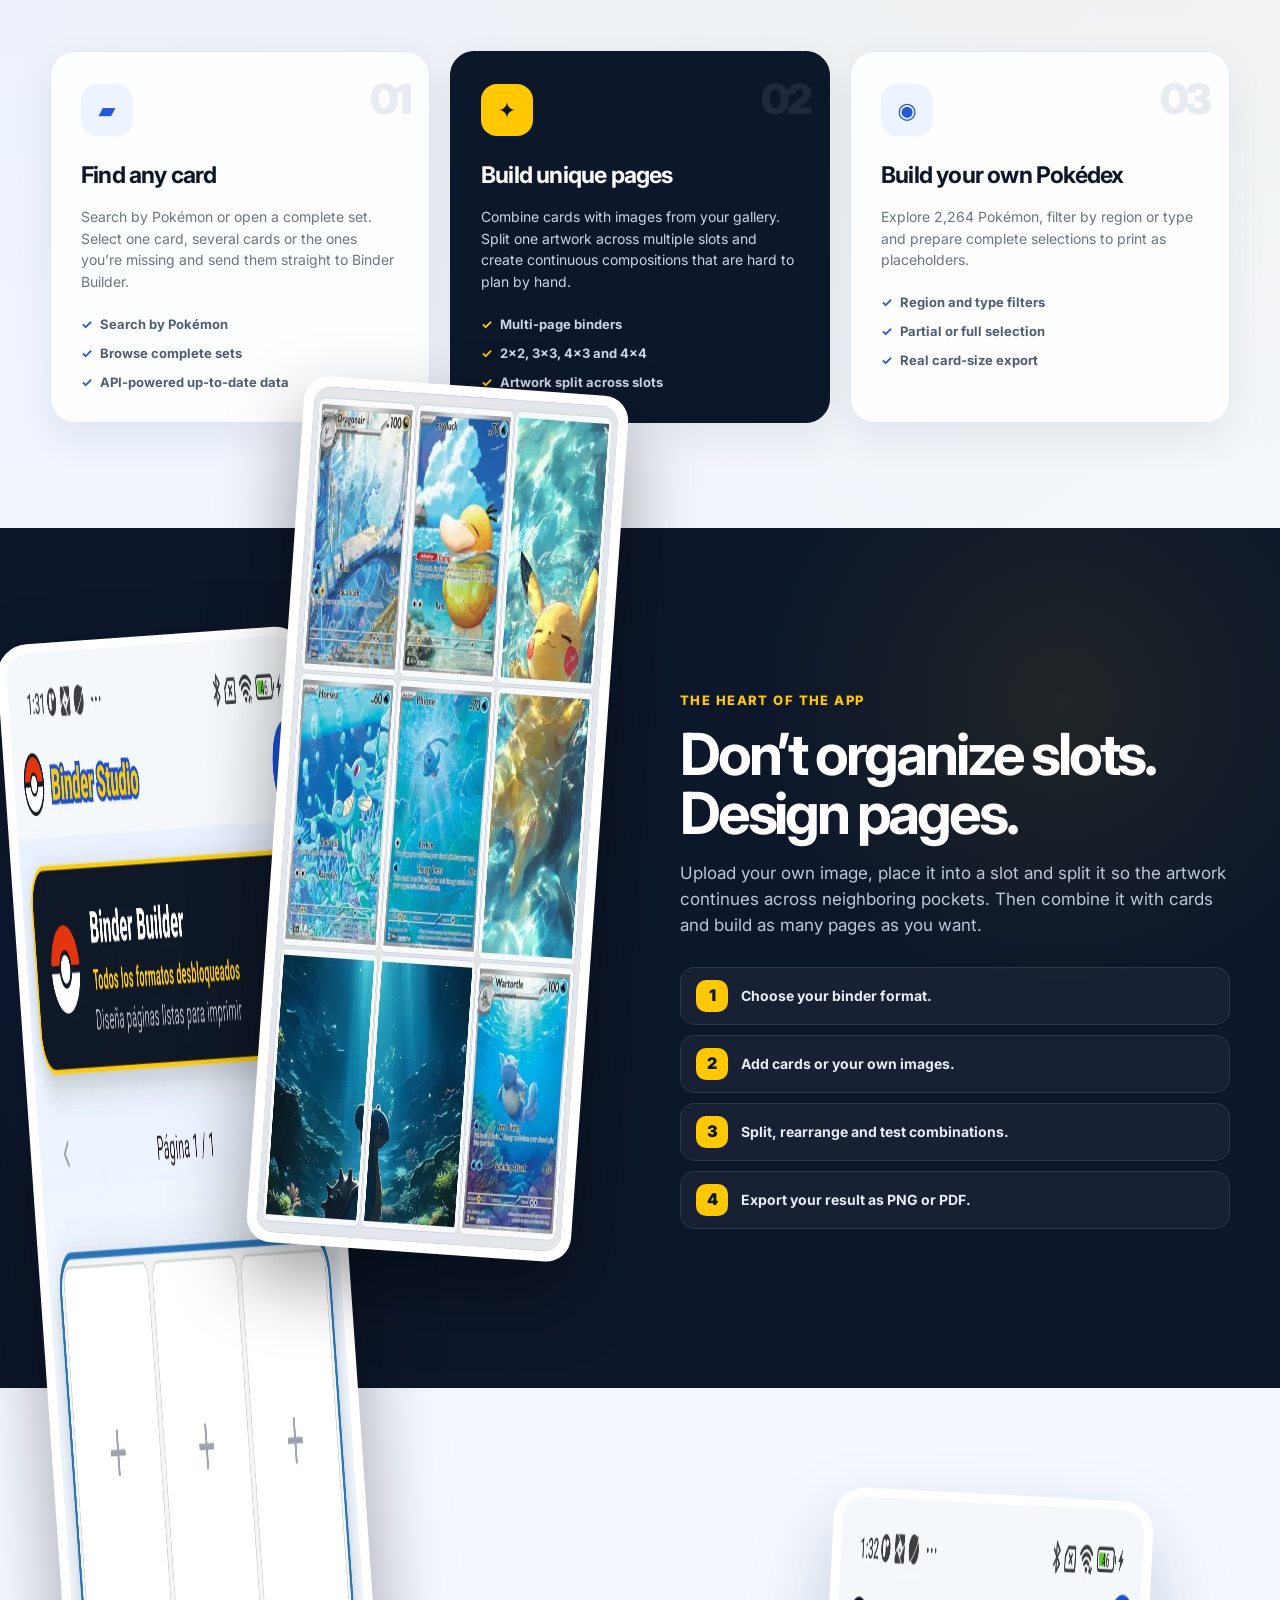
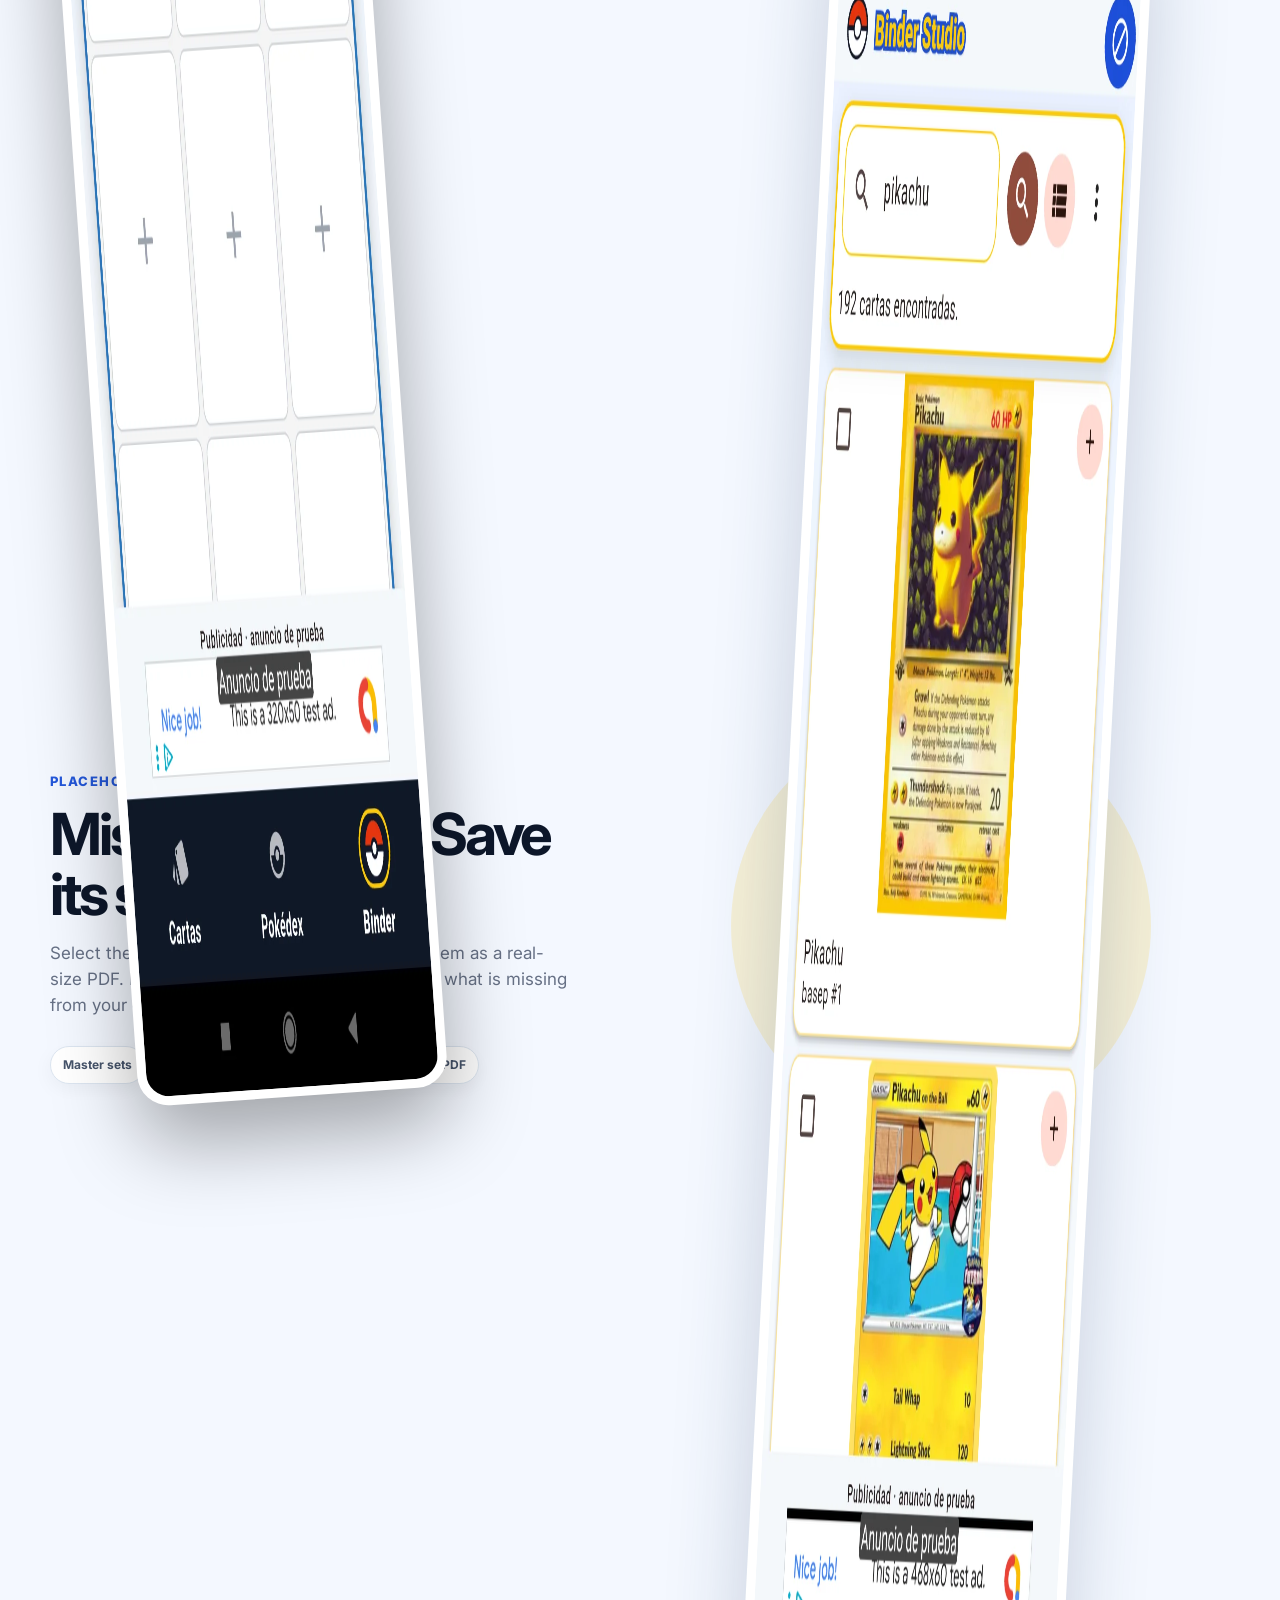
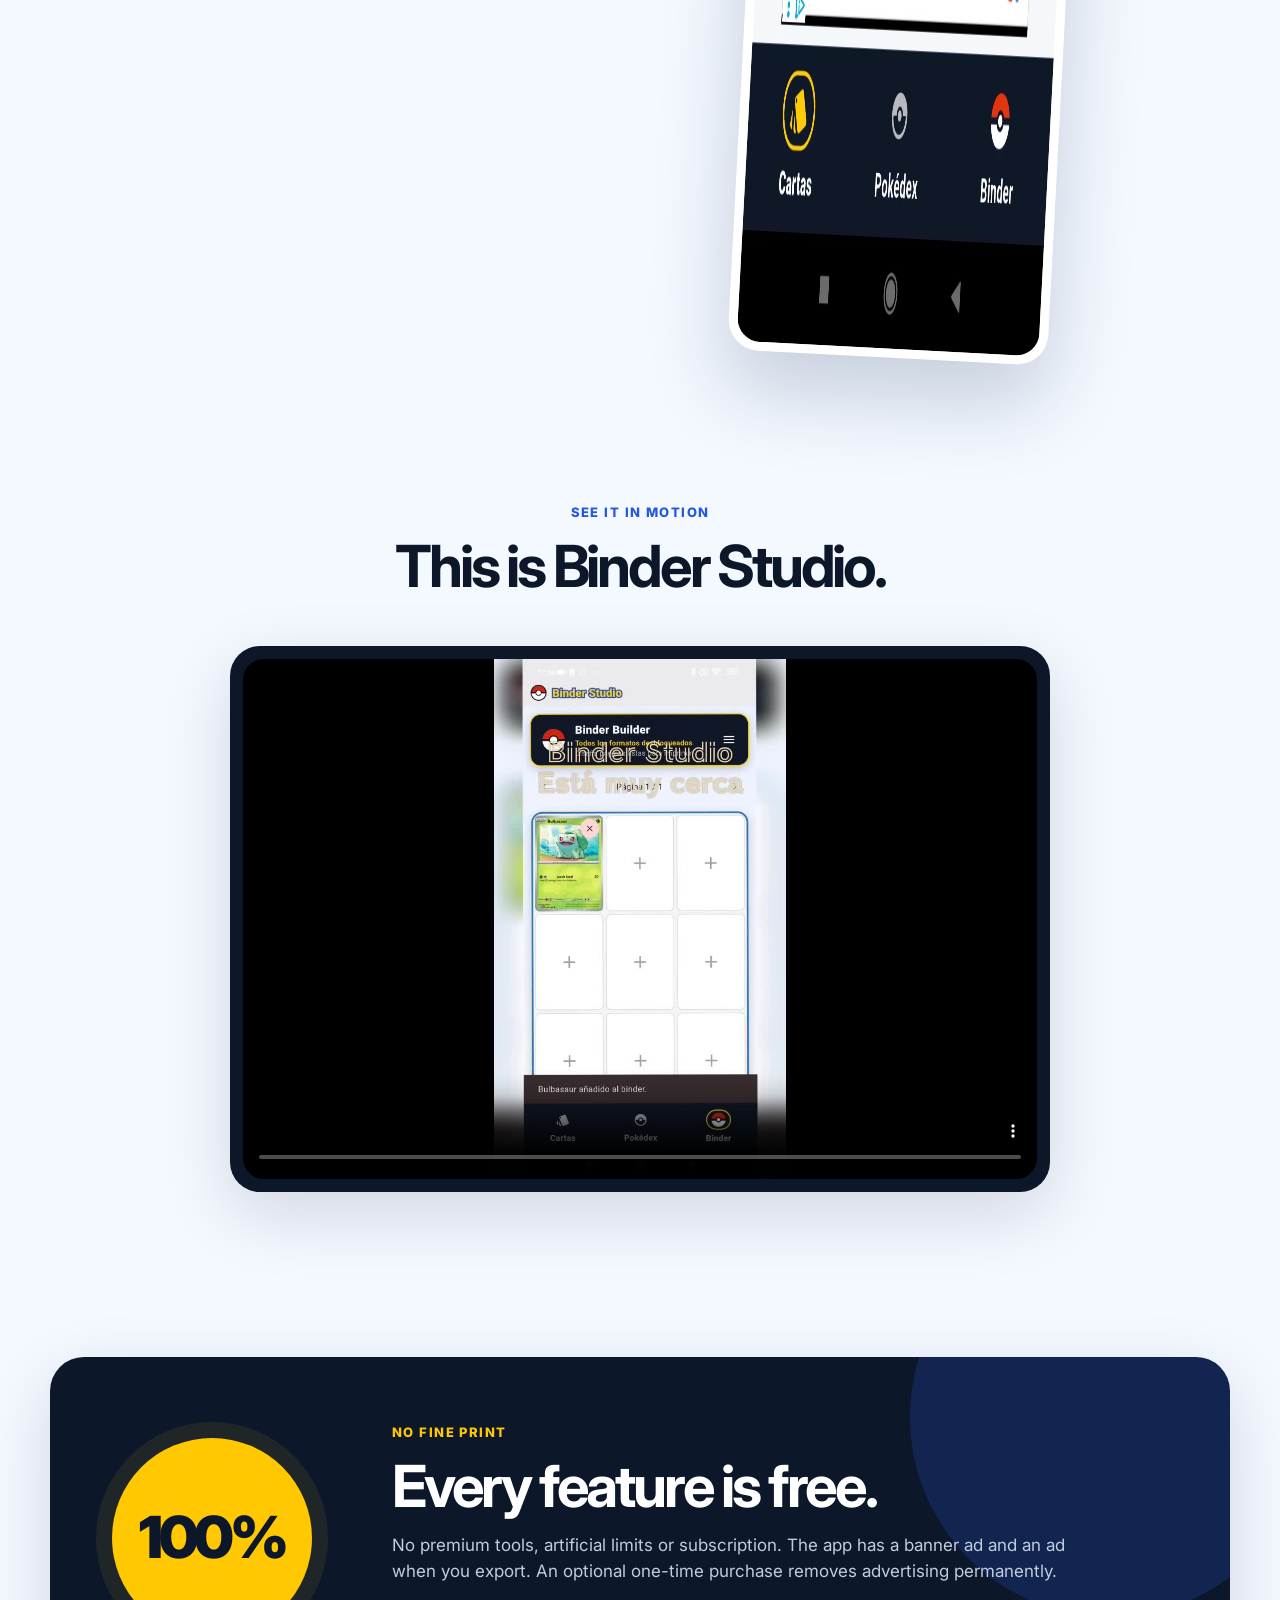
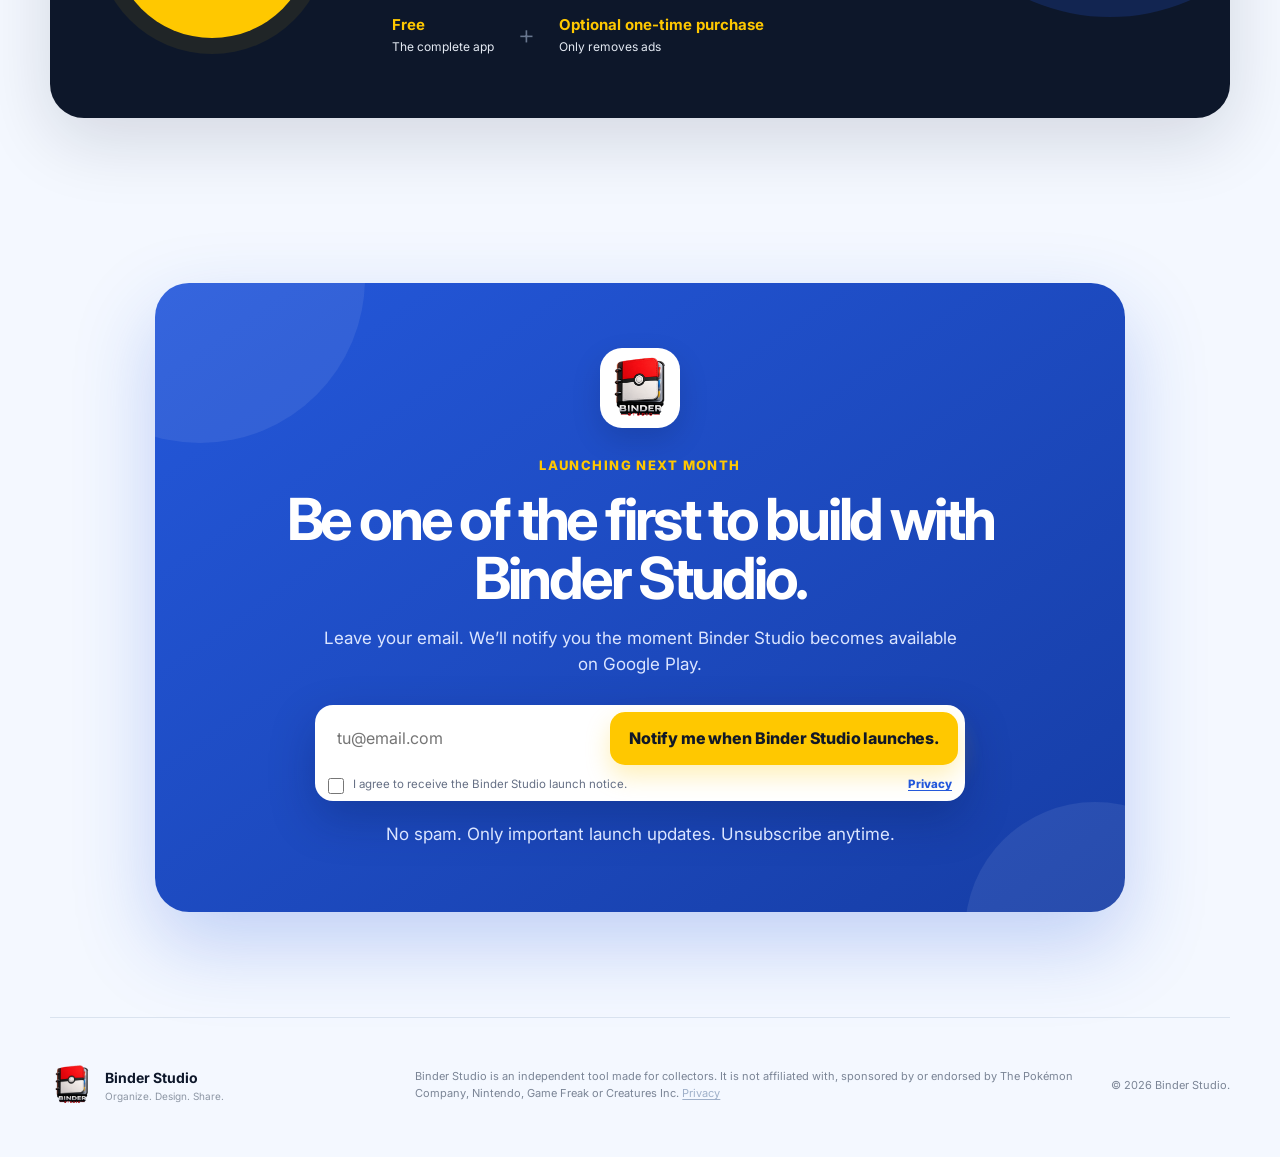
==== commit 23cee81d: "fase 10: correcciones de pruebas (casilla en movil, UTMs al cargar, cache-busting v12)" ====
--- a/index.html
+++ b/index.html
@@ -35,7 +35,7 @@
   <!-- Fase 8 — LCP: la imagen del hero y el poster del vídeo se descargan cuanto antes -->
   <link rel="preload" as="image" href="assets/water-page.webp" fetchpriority="high">
   <link rel="preload" as="image" href="assets/demo-poster.jpg">
-  <link rel="stylesheet" href="styles.css" />
+  <link rel="stylesheet" href="styles.css?v=12" />
 </head>
 <body>
   <div class="page-shell">
@@ -271,7 +271,7 @@
     </footer>
   </div>
 
-  <script src="config.js" defer></script>
-  <script src="script.js" defer></script>
+  <script src="config.js?v=12" defer></script>
+  <script src="script.js?v=12" defer></script>
 </body>
 </html>
--- a/styles.css
+++ b/styles.css
@@ -259,6 +259,16 @@
   gap: 9px;
   text-align: left;
   padding: 2px 6px 0;
+}
+/* La regla de móvil .signup-form input { min-height:54px } no debe afectar a la casilla */
+.signup-form input[type="checkbox"] {
+  min-height: 0;
+  height: 16px;
+  width: 16px;
+  padding: 0;
+  background: transparent;
+  border: 0;
+  border-radius: 4px;
 }
 .consent-row input[type="checkbox"] {
   width: 16px;
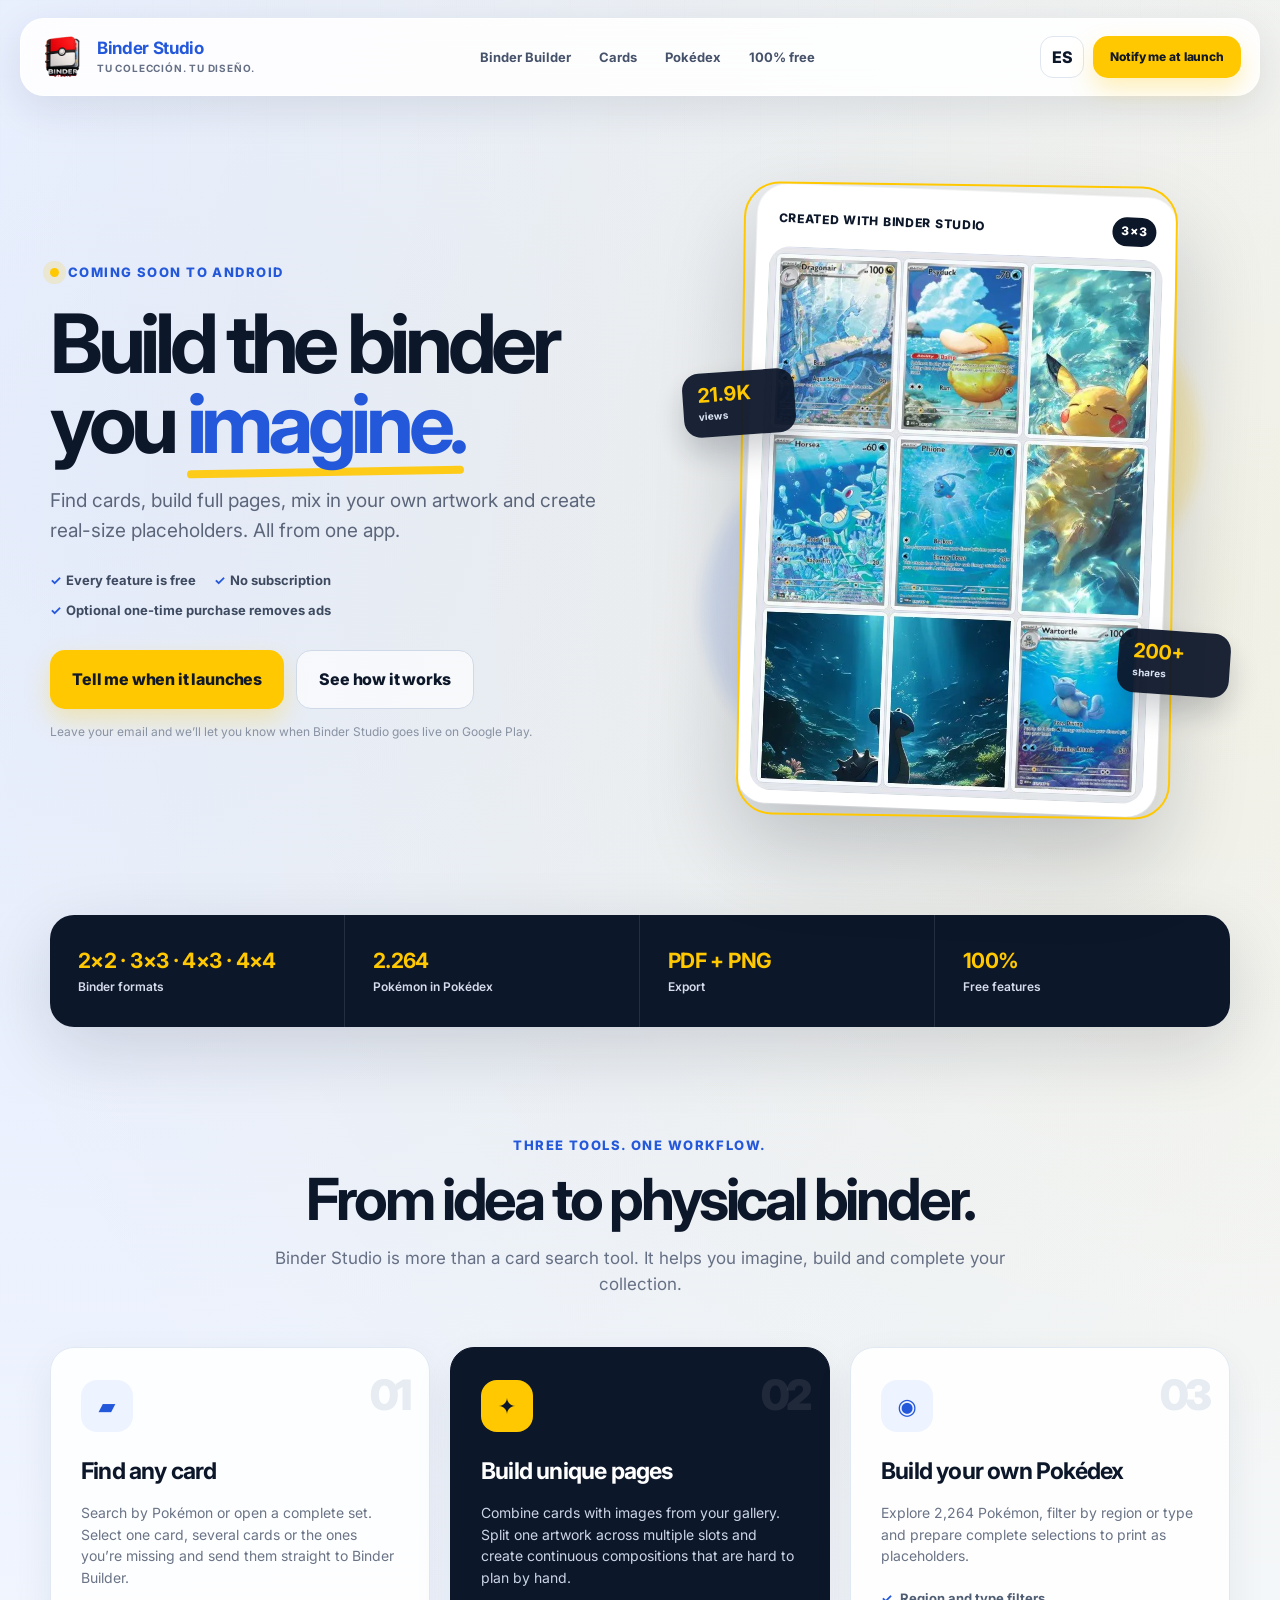
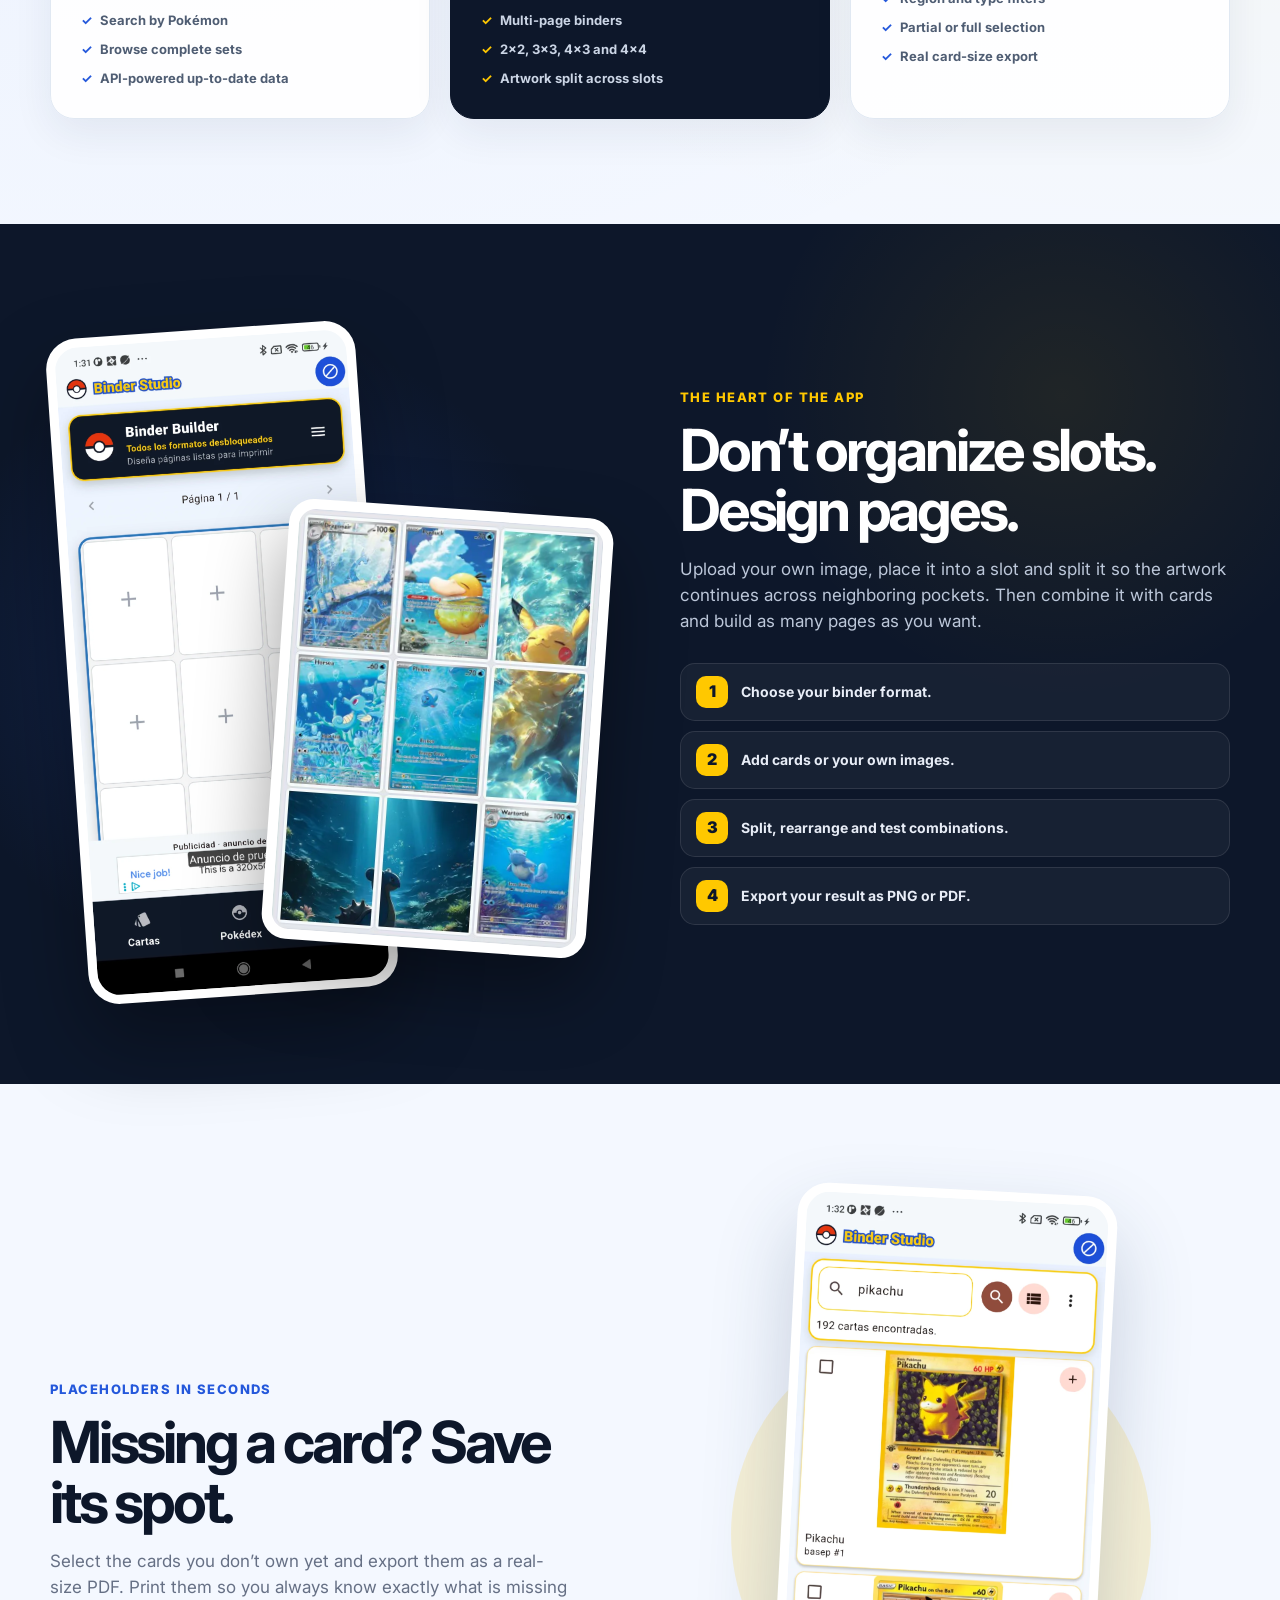
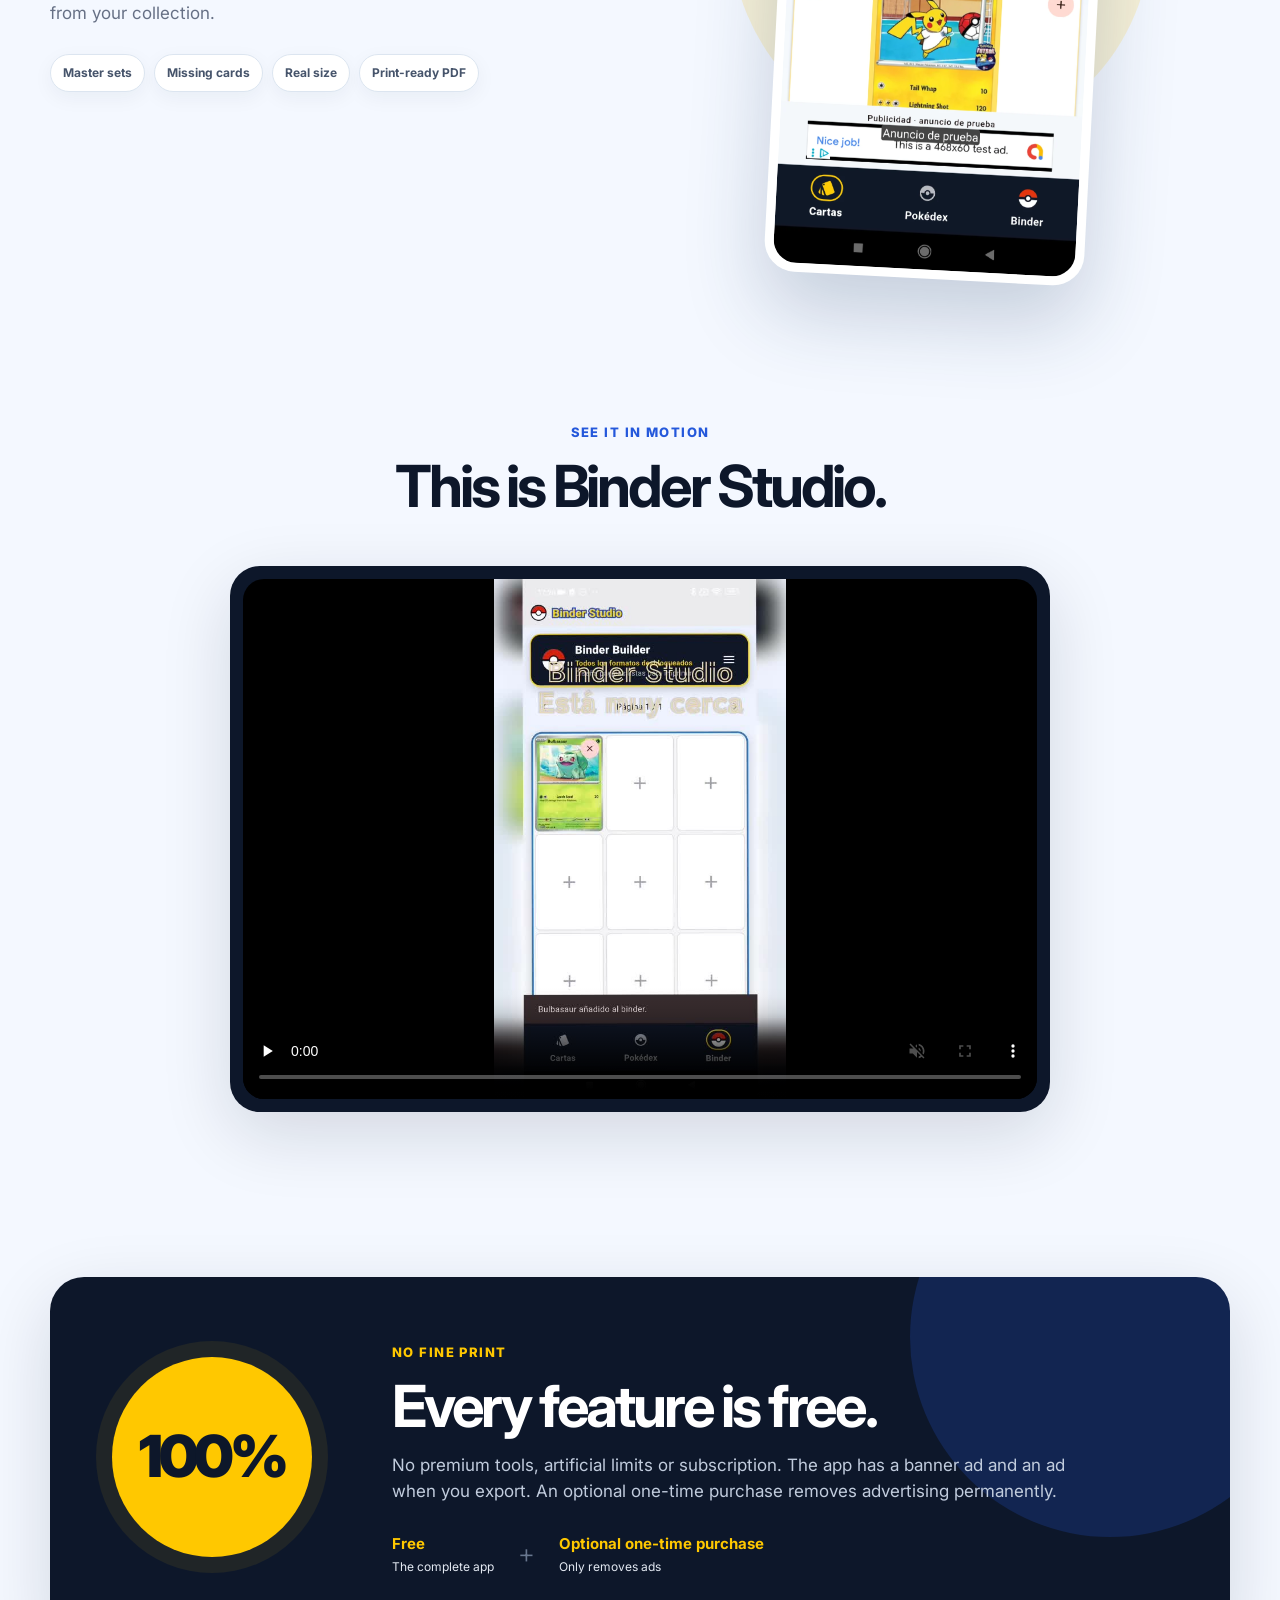
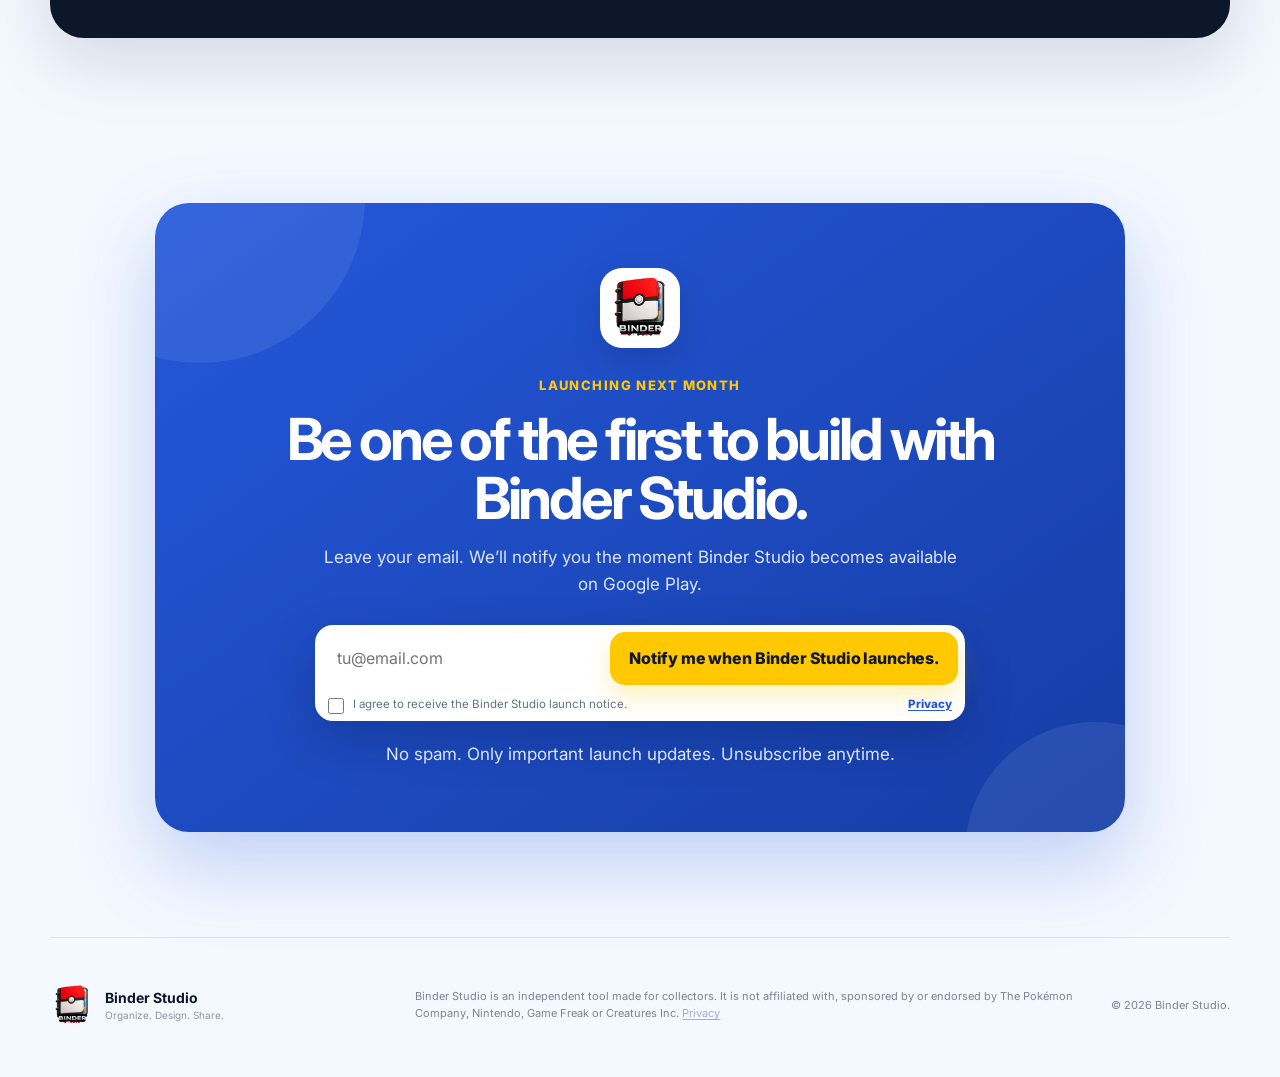
==== commit 38bec970: "reparacion: visual V1.1 restaurada (height:auto para atributos CLS) y UTM con formato fields[...] de" ====
--- a/index.html
+++ b/index.html
@@ -35,7 +35,7 @@
   <!-- Fase 8 — LCP: la imagen del hero y el poster del vídeo se descargan cuanto antes -->
   <link rel="preload" as="image" href="assets/water-page.webp" fetchpriority="high">
   <link rel="preload" as="image" href="assets/demo-poster.jpg">
-  <link rel="stylesheet" href="styles.css?v=12" />
+  <link rel="stylesheet" href="styles.css?v=13" />
 </head>
 <body>
   <div class="page-shell">
@@ -246,12 +246,12 @@
               <label for="consent" data-i18n="consent_label">Quiero recibir el aviso de lanzamiento de Binder Studio.</label>
               <a class="consent-link" href="privacidad.html" data-i18n="privacy_link">Privacidad</a>
             </div>
-            <!-- Fase 4: procedencia (UTM) → se rellenan solos desde la sesión.
-                 Kit los guardará cuando existan los custom fields con el mismo nombre. -->
-            <input type="hidden" name="utm_source" data-utm-hidden="utm_source" />
-            <input type="hidden" name="utm_medium" data-utm-hidden="utm_medium" />
-            <input type="hidden" name="utm_campaign" data-utm-hidden="utm_campaign" />
-            <input type="hidden" name="utm_content" data-utm-hidden="utm_content" />
+            <!-- Fase 4/10: procedencia (UTM) → se rellenan solos desde la sesión.
+                 Kit espera los custom fields como fields[nombre] (formato de su HTML oficial). -->
+            <input type="hidden" name="fields[utm_source]" data-utm-hidden="utm_source" />
+            <input type="hidden" name="fields[utm_medium]" data-utm-hidden="utm_medium" />
+            <input type="hidden" name="fields[utm_campaign]" data-utm-hidden="utm_campaign" />
+            <input type="hidden" name="fields[utm_content]" data-utm-hidden="utm_content" />
           </form>
           <p class="form-status" id="formStatus" role="status" aria-live="polite"></p>
           <!-- Fase 3: botón de Google Play para la sección final -->
--- a/styles.css
+++ b/styles.css
@@ -38,7 +38,8 @@
   background-size: 38px 38px;
   mask-image: linear-gradient(to bottom, #000, transparent 48%);
 }
-img { max-width: 100%; display: block; }
+img { max-width: 100%; display: block; height: auto; }
+video { max-width: 100%; height: auto; }
 a { color: inherit; text-decoration: none; }
 button, input { font: inherit; }
 button { cursor: pointer; }
